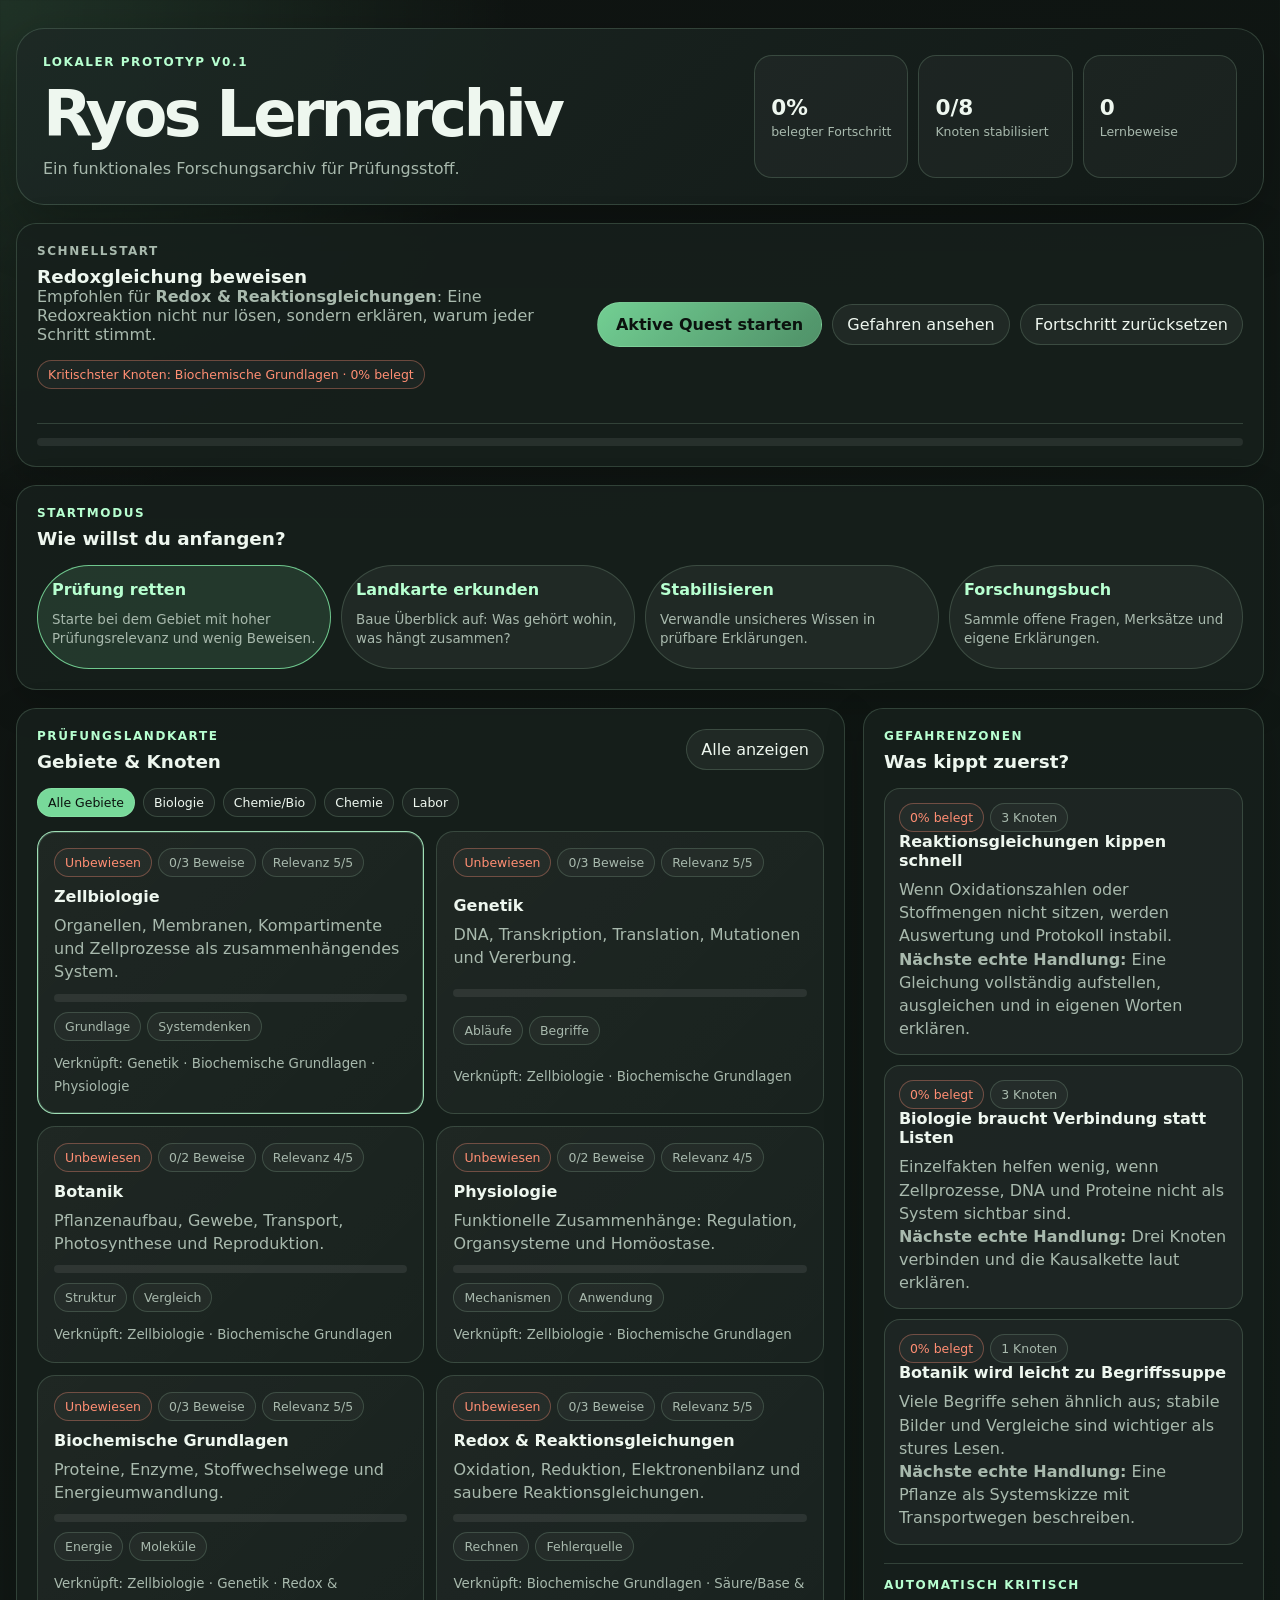
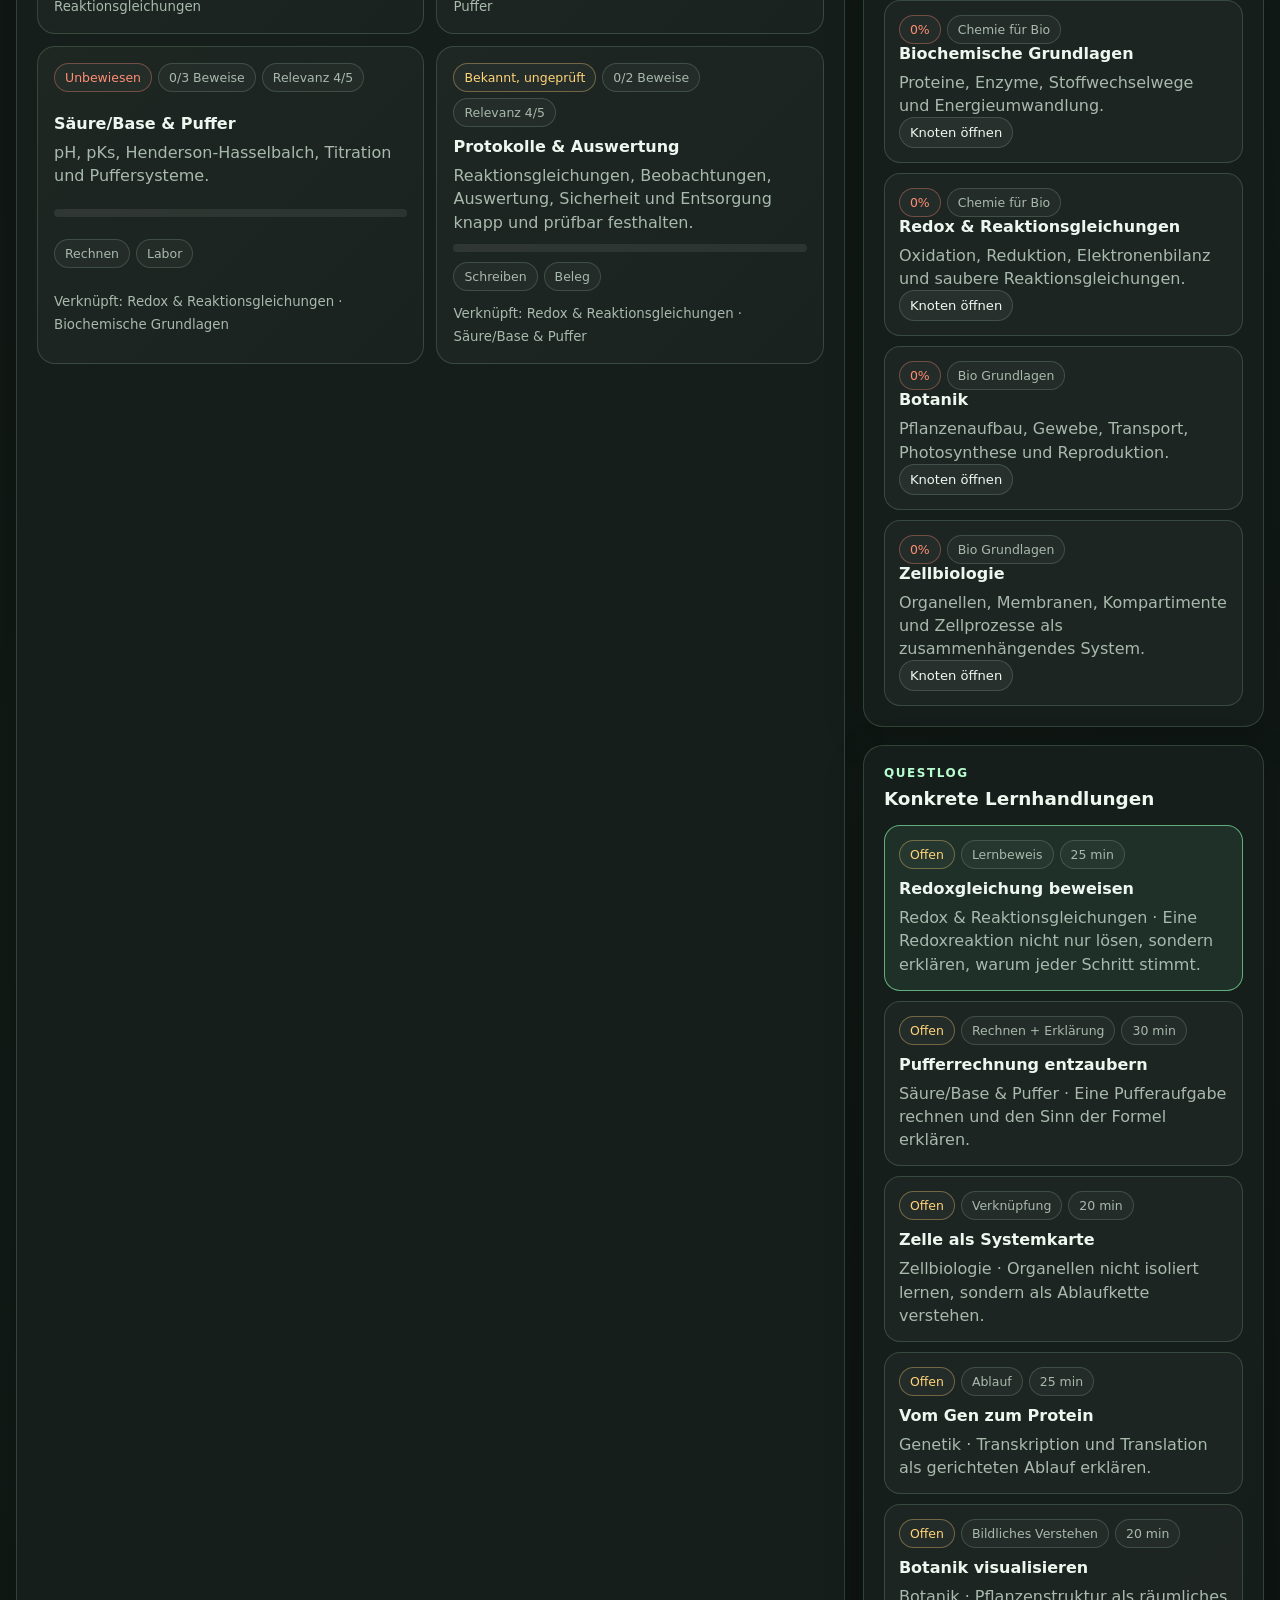
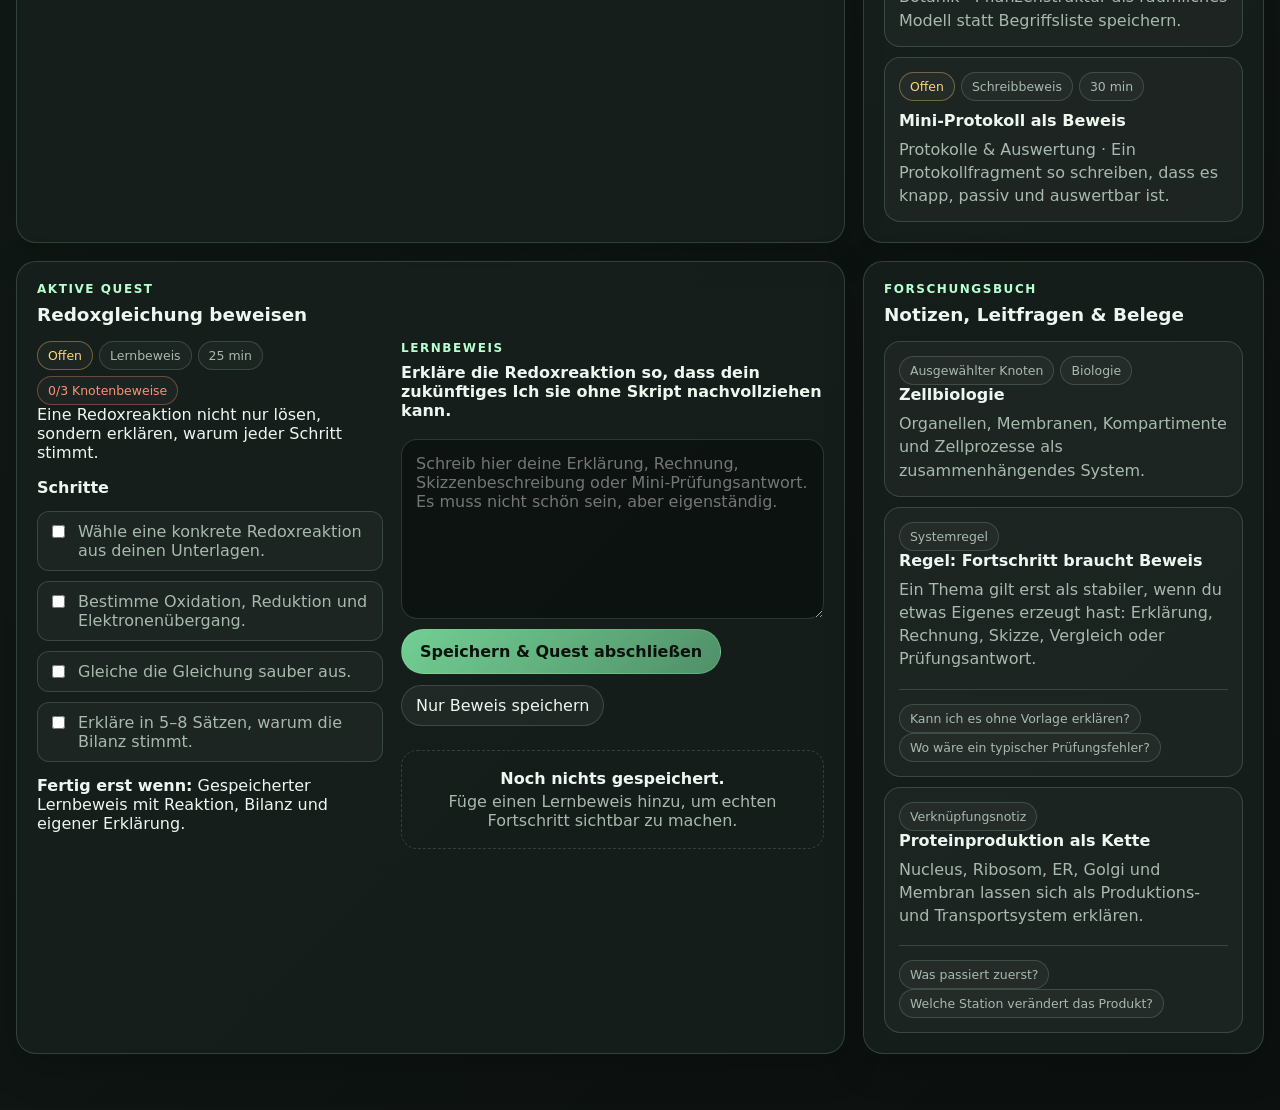
==== index.html @ 6f225fd3 "Add files via upload" ====
<!doctype html>
<html lang="de">
<head>
  <meta charset="utf-8" />
  <meta name="viewport" content="width=device-width, initial-scale=1" />
  <title>Ryos Lernarchiv v0.1</title>
  <link rel="stylesheet" href="style.css" />
  <script src="data.js" defer></script>
  <script src="script.js" defer></script>
</head>
<body>
  <div class="app-shell">
    <header class="site-header" id="siteHeader">
      <div>
        <p class="eyebrow">Lokaler Prototyp v0.1</p>
        <h1>Ryos Lernarchiv</h1>
        <p class="subtitle">Ein funktionales Forschungsarchiv für Prüfungsstoff.</p>
      </div>
      <div class="header-stats" id="headerStats" aria-label="Fortschritt"></div>
    </header>

    <main class="dashboard" id="app" aria-live="polite">
      <section class="card quickstart-card" id="quickstartCard"></section>

      <section class="card startmode-card">
        <div class="section-title-row">
          <div>
            <p class="eyebrow">Startmodus</p>
            <h2>Wie willst du anfangen?</h2>
          </div>
        </div>
        <div class="mode-bar" id="modeBar"></div>
      </section>

      <section class="card map-card">
        <div class="section-title-row">
          <div>
            <p class="eyebrow">Prüfungslandkarte</p>
            <h2>Gebiete & Knoten</h2>
          </div>
          <button class="ghost-button" type="button" data-action="show-all-nodes">Alle anzeigen</button>
        </div>
        <div class="map-filter" id="mapFilter"></div>
        <div class="map-grid" id="examMap"></div>
      </section>

      <aside class="side-column">
        <section class="card danger-card">
          <div class="section-title-row">
            <div>
              <p class="eyebrow">Gefahrenzonen</p>
              <h2>Was kippt zuerst?</h2>
            </div>
          </div>
          <div id="dangerZones"></div>
        </section>

        <section class="card questlog-card">
          <div class="section-title-row">
            <div>
              <p class="eyebrow">Questlog</p>
              <h2>Konkrete Lernhandlungen</h2>
            </div>
          </div>
          <div id="questLog"></div>
        </section>
      </aside>

      <section class="card active-quest-card" id="activeQuestPanel"></section>

      <section class="card research-card">
        <div class="section-title-row">
          <div>
            <p class="eyebrow">Forschungsbuch</p>
            <h2>Notizen, Leitfragen & Belege</h2>
          </div>
        </div>
        <div id="researchBook"></div>
      </section>
    </main>
  </div>

  <template id="emptyStateTemplate">
    <div class="empty-state">
      <strong>Noch nichts gespeichert.</strong>
      <span>Füge einen Lernbeweis hinzu, um echten Fortschritt sichtbar zu machen.</span>
    </div>
  </template>
</body>
</html>
---- style.css ----
:root {
  --bg: #101412;
  --panel: #17201d;
  --panel-2: #1d2925;
  --text: #eef7ef;
  --muted: #a8b9ad;
  --soft: #7d9185;
  --line: rgba(197, 255, 211, 0.16);
  --accent: #78d99a;
  --accent-strong: #b7ffd0;
  --danger: #ff8e73;
  --warning: #ffd479;
  --ok: #88e6a3;
  --shadow: 0 20px 60px rgba(0, 0, 0, 0.25);
  --radius: 20px;
}

* {
  box-sizing: border-box;
}

html {
  min-height: 100%;
  background: var(--bg);
}

body {
  margin: 0;
  min-height: 100vh;
  color: var(--text);
  font-family: Inter, ui-sans-serif, system-ui, -apple-system, BlinkMacSystemFont, "Segoe UI", sans-serif;
  background:
    radial-gradient(circle at top left, rgba(120, 217, 154, 0.16), transparent 32rem),
    linear-gradient(135deg, #0f1311 0%, #111a16 50%, #0c100f 100%);
}

button,
textarea,
select {
  font: inherit;
}

button {
  cursor: pointer;
}

.app-shell {
  width: min(1440px, calc(100% - 32px));
  margin: 0 auto;
  padding: 28px 0 56px;
}

.site-header {
  display: flex;
  justify-content: space-between;
  gap: 24px;
  align-items: stretch;
  padding: 26px;
  border: 1px solid var(--line);
  border-radius: 28px;
  background: linear-gradient(135deg, rgba(29, 41, 37, 0.9), rgba(18, 26, 23, 0.92));
  box-shadow: var(--shadow);
}

h1,
h2,
h3,
p {
  margin-top: 0;
}

h1 {
  margin-bottom: 8px;
  font-size: clamp(2rem, 5vw, 4.2rem);
  letter-spacing: -0.06em;
}

h2 {
  margin-bottom: 0;
  font-size: 1.15rem;
}

h3 {
  margin-bottom: 8px;
  font-size: 1rem;
}

.subtitle {
  max-width: 760px;
  margin-bottom: 0;
  color: var(--muted);
}

.eyebrow {
  margin-bottom: 8px;
  color: var(--accent-strong);
  font-size: 0.75rem;
  font-weight: 800;
  letter-spacing: 0.13em;
  text-transform: uppercase;
}

.header-stats {
  display: grid;
  grid-template-columns: repeat(3, minmax(92px, 1fr));
  gap: 10px;
  min-width: min(420px, 100%);
}

.stat-pill {
  display: grid;
  align-content: center;
  gap: 4px;
  padding: 14px 16px;
  border: 1px solid var(--line);
  border-radius: 18px;
  background: rgba(255, 255, 255, 0.035);
}

.stat-pill strong {
  font-size: 1.35rem;
}

.stat-pill span {
  color: var(--muted);
  font-size: 0.78rem;
}

.dashboard {
  display: grid;
  grid-template-columns: minmax(0, 1.55fr) minmax(320px, 0.75fr);
  grid-template-areas:
    "quick quick"
    "modes modes"
    "map side"
    "active research";
  gap: 18px;
  margin-top: 18px;
}

.card {
  border: 1px solid var(--line);
  border-radius: var(--radius);
  background: rgba(23, 32, 29, 0.86);
  box-shadow: 0 12px 40px rgba(0, 0, 0, 0.18);
  padding: 20px;
}

.quickstart-card { grid-area: quick; }
.startmode-card { grid-area: modes; }
.map-card { grid-area: map; }
.side-column { grid-area: side; display: grid; gap: 18px; align-content: start; }
.active-quest-card { grid-area: active; }
.research-card { grid-area: research; }

.section-title-row {
  display: flex;
  justify-content: space-between;
  gap: 16px;
  align-items: start;
  margin-bottom: 16px;
}

.quickstart-layout {
  display: grid;
  grid-template-columns: minmax(0, 1fr) auto;
  gap: 18px;
  align-items: center;
}

.quickstart-card p {
  color: var(--muted);
}

.quickstart-actions,
.inline-actions {
  display: flex;
  flex-wrap: wrap;
  gap: 10px;
  align-items: center;
}

.primary-button,
.secondary-button,
.ghost-button,
.tiny-button,
.mode-button {
  border: 1px solid var(--line);
  border-radius: 999px;
  color: var(--text);
  background: rgba(255, 255, 255, 0.05);
  transition: transform 120ms ease, border-color 120ms ease, background 120ms ease;
}

.primary-button:hover,
.secondary-button:hover,
.ghost-button:hover,
.tiny-button:hover,
.mode-button:hover,
.node-card:hover,
.quest-item:hover {
  transform: translateY(-1px);
  border-color: rgba(183, 255, 208, 0.55);
}

.primary-button {
  padding: 12px 18px;
  background: linear-gradient(135deg, rgba(120, 217, 154, 0.95), rgba(99, 183, 130, 0.75));
  color: #0b120e;
  font-weight: 850;
}

.secondary-button,
.ghost-button {
  padding: 10px 14px;
}

.tiny-button {
  padding: 7px 10px;
  font-size: 0.82rem;
}

.mode-bar {
  display: grid;
  grid-template-columns: repeat(4, minmax(0, 1fr));
  gap: 10px;
}

.mode-button {
  display: grid;
  gap: 6px;
  min-height: 104px;
  padding: 14px;
  text-align: left;
}

.mode-button.is-active {
  border-color: rgba(120, 217, 154, 0.9);
  background: rgba(120, 217, 154, 0.14);
}

.mode-button strong {
  color: var(--accent-strong);
}

.mode-button span {
  color: var(--muted);
  font-size: 0.84rem;
  line-height: 1.35;
}

.map-filter {
  display: flex;
  flex-wrap: wrap;
  gap: 8px;
  margin-bottom: 14px;
}

.filter-chip,
.status-chip,
.tag {
  display: inline-flex;
  align-items: center;
  gap: 6px;
  border: 1px solid var(--line);
  border-radius: 999px;
  padding: 6px 10px;
  color: var(--muted);
  background: rgba(255, 255, 255, 0.035);
  font-size: 0.78rem;
}

.filter-chip {
  color: var(--text);
}

.filter-chip.is-active {
  color: #0b120e;
  background: var(--accent);
}

.map-grid {
  display: grid;
  grid-template-columns: repeat(2, minmax(0, 1fr));
  gap: 12px;
}

.node-card {
  position: relative;
  display: grid;
  gap: 10px;
  min-height: 190px;
  padding: 16px;
  border: 1px solid var(--line);
  border-radius: 18px;
  background: linear-gradient(135deg, rgba(255, 255, 255, 0.045), rgba(255, 255, 255, 0.018));
  text-align: left;
  color: var(--text);
}

.node-card.is-selected {
  border-color: rgba(183, 255, 208, 0.85);
  box-shadow: inset 0 0 0 1px rgba(183, 255, 208, 0.18);
}

.node-meta,
.quest-meta,
.research-meta {
  display: flex;
  flex-wrap: wrap;
  gap: 6px;
  align-items: center;
}

.node-card p,
.quest-item p,
.danger-item p,
.research-item p {
  margin-bottom: 0;
  color: var(--muted);
  line-height: 1.45;
}

.progress-line {
  overflow: hidden;
  height: 8px;
  border-radius: 999px;
  background: rgba(255, 255, 255, 0.08);
}

.progress-line span {
  display: block;
  height: 100%;
  width: var(--value, 0%);
  border-radius: inherit;
  background: linear-gradient(90deg, var(--accent), var(--accent-strong));
}

.status-danger { color: var(--danger); border-color: rgba(255, 142, 115, 0.35); }
.status-warning { color: var(--warning); border-color: rgba(255, 212, 121, 0.35); }
.status-ok { color: var(--ok); border-color: rgba(136, 230, 163, 0.35); }

.danger-list,
.quest-list,
.research-list {
  display: grid;
  gap: 10px;
}

.danger-item,
.quest-item,
.research-item {
  padding: 14px;
  border: 1px solid var(--line);
  border-radius: 16px;
  background: rgba(255, 255, 255, 0.035);
}

.quest-item {
  display: grid;
  gap: 10px;
  text-align: left;
  color: var(--text);
  width: 100%;
}

.quest-item.is-active {
  border-color: rgba(120, 217, 154, 0.75);
  background: rgba(120, 217, 154, 0.1);
}

.quest-item.is-done {
  opacity: 0.72;
}

.active-layout {
  display: grid;
  grid-template-columns: minmax(0, 0.9fr) minmax(320px, 1.1fr);
  gap: 18px;
}

.step-list {
  display: grid;
  gap: 10px;
  margin: 14px 0;
  padding: 0;
  list-style: none;
}

.step-list label {
  display: flex;
  gap: 10px;
  align-items: flex-start;
  padding: 10px;
  border: 1px solid var(--line);
  border-radius: 12px;
  color: var(--muted);
  background: rgba(255, 255, 255, 0.03);
}

.step-list input {
  margin-top: 3px;
  accent-color: var(--accent);
}

.proof-box {
  display: grid;
  gap: 10px;
}

.proof-box textarea {
  width: 100%;
  min-height: 180px;
  resize: vertical;
  border: 1px solid var(--line);
  border-radius: 16px;
  padding: 14px;
  color: var(--text);
  background: rgba(4, 8, 6, 0.5);
  outline: none;
}

.proof-box textarea:focus {
  border-color: rgba(183, 255, 208, 0.65);
}

.proof-history {
  display: grid;
  gap: 10px;
  margin-top: 14px;
}

.proof-entry {
  padding: 12px;
  border: 1px solid var(--line);
  border-radius: 14px;
  background: rgba(0, 0, 0, 0.14);
}

.proof-entry time {
  display: block;
  margin-bottom: 6px;
  color: var(--soft);
  font-size: 0.78rem;
}

.proof-entry p {
  margin-bottom: 0;
  white-space: pre-wrap;
}

.empty-state {
  display: grid;
  gap: 4px;
  padding: 18px;
  border: 1px dashed var(--line);
  border-radius: 16px;
  color: var(--muted);
  text-align: center;
}

.empty-state strong {
  color: var(--text);
}

.reset-row {
  margin-top: 18px;
  padding-top: 14px;
  border-top: 1px solid var(--line);
}

@media (max-width: 1080px) {
  .site-header,
  .quickstart-layout,
  .active-layout {
    grid-template-columns: 1fr;
  }

  .site-header {
    display: grid;
  }

  .dashboard {
    grid-template-columns: 1fr;
    grid-template-areas:
      "quick"
      "modes"
      "map"
      "side"
      "active"
      "research";
  }
}

@media (max-width: 760px) {
  .app-shell {
    width: min(100% - 20px, 1440px);
    padding-top: 10px;
  }

  .site-header,
  .card {
    border-radius: 18px;
    padding: 16px;
  }

  .header-stats,
  .mode-bar,
  .map-grid {
    grid-template-columns: 1fr;
  }

  .section-title-row {
    display: grid;
  }
}
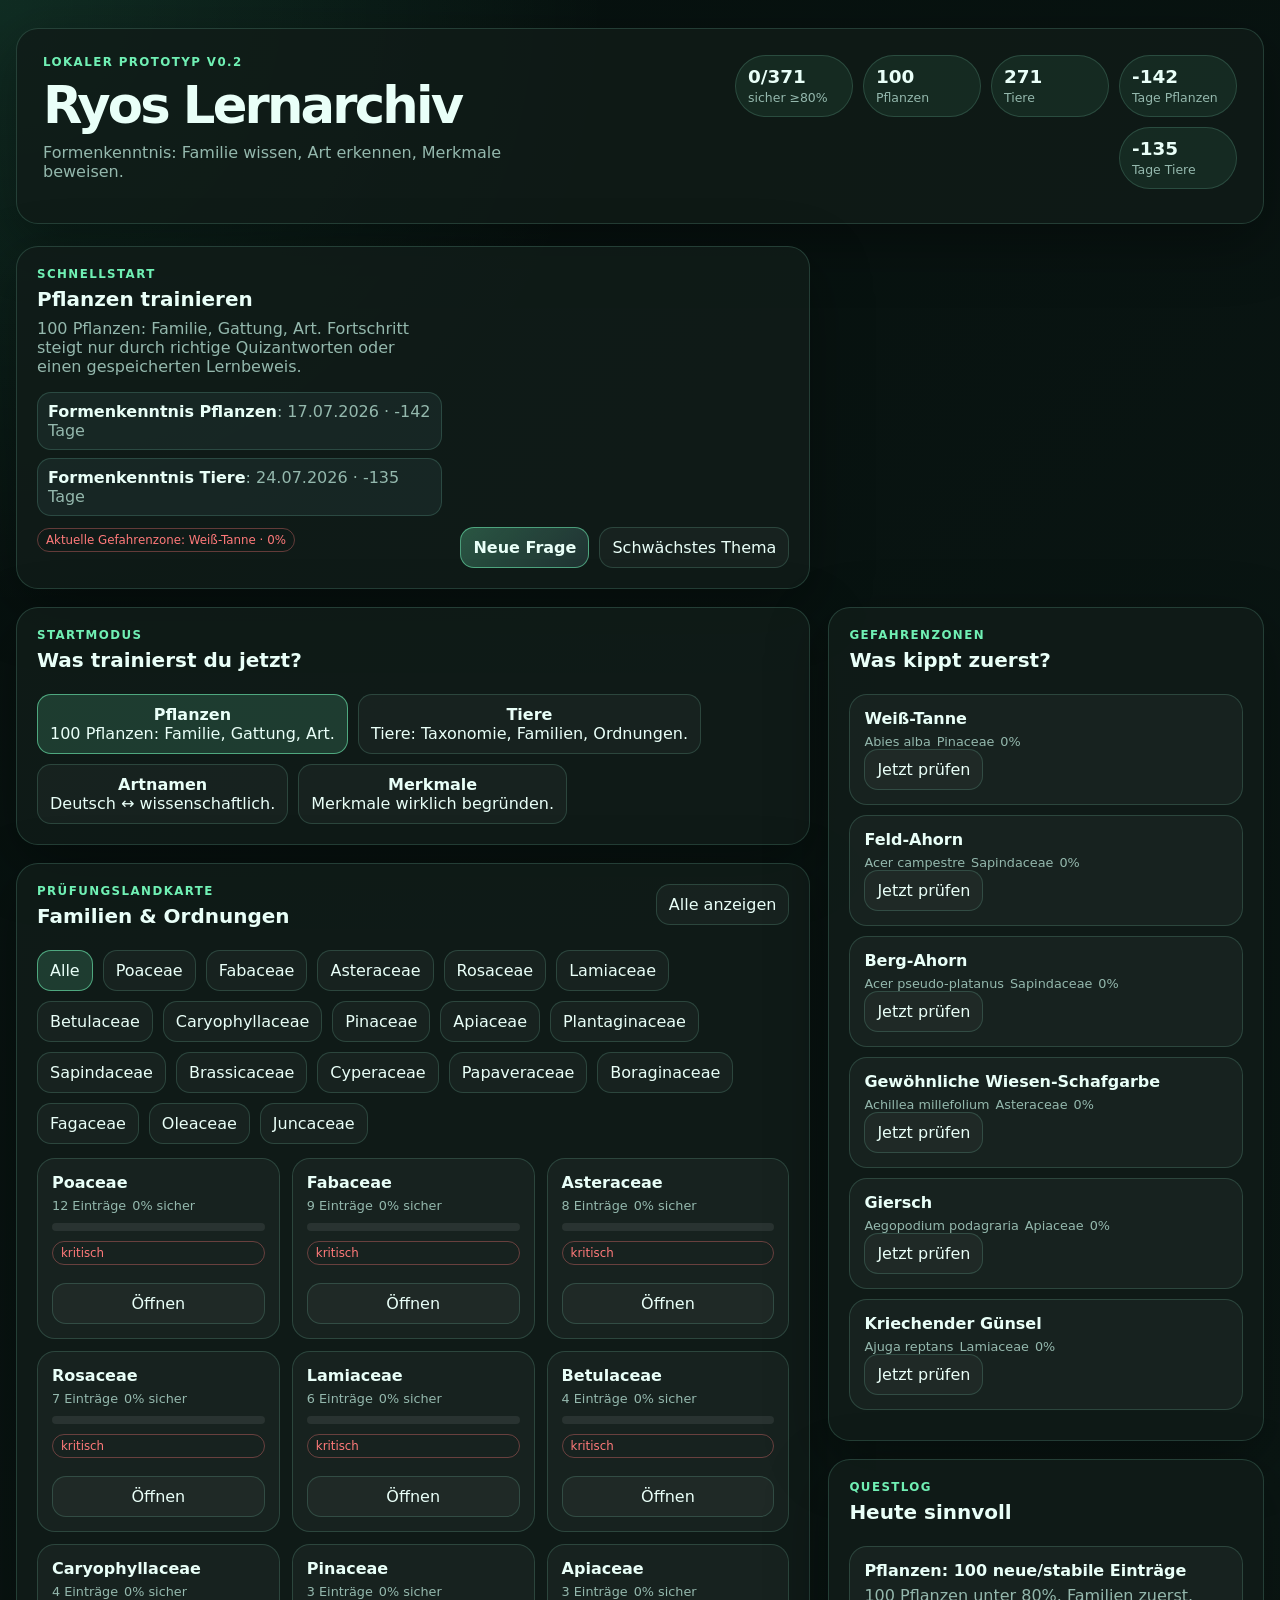
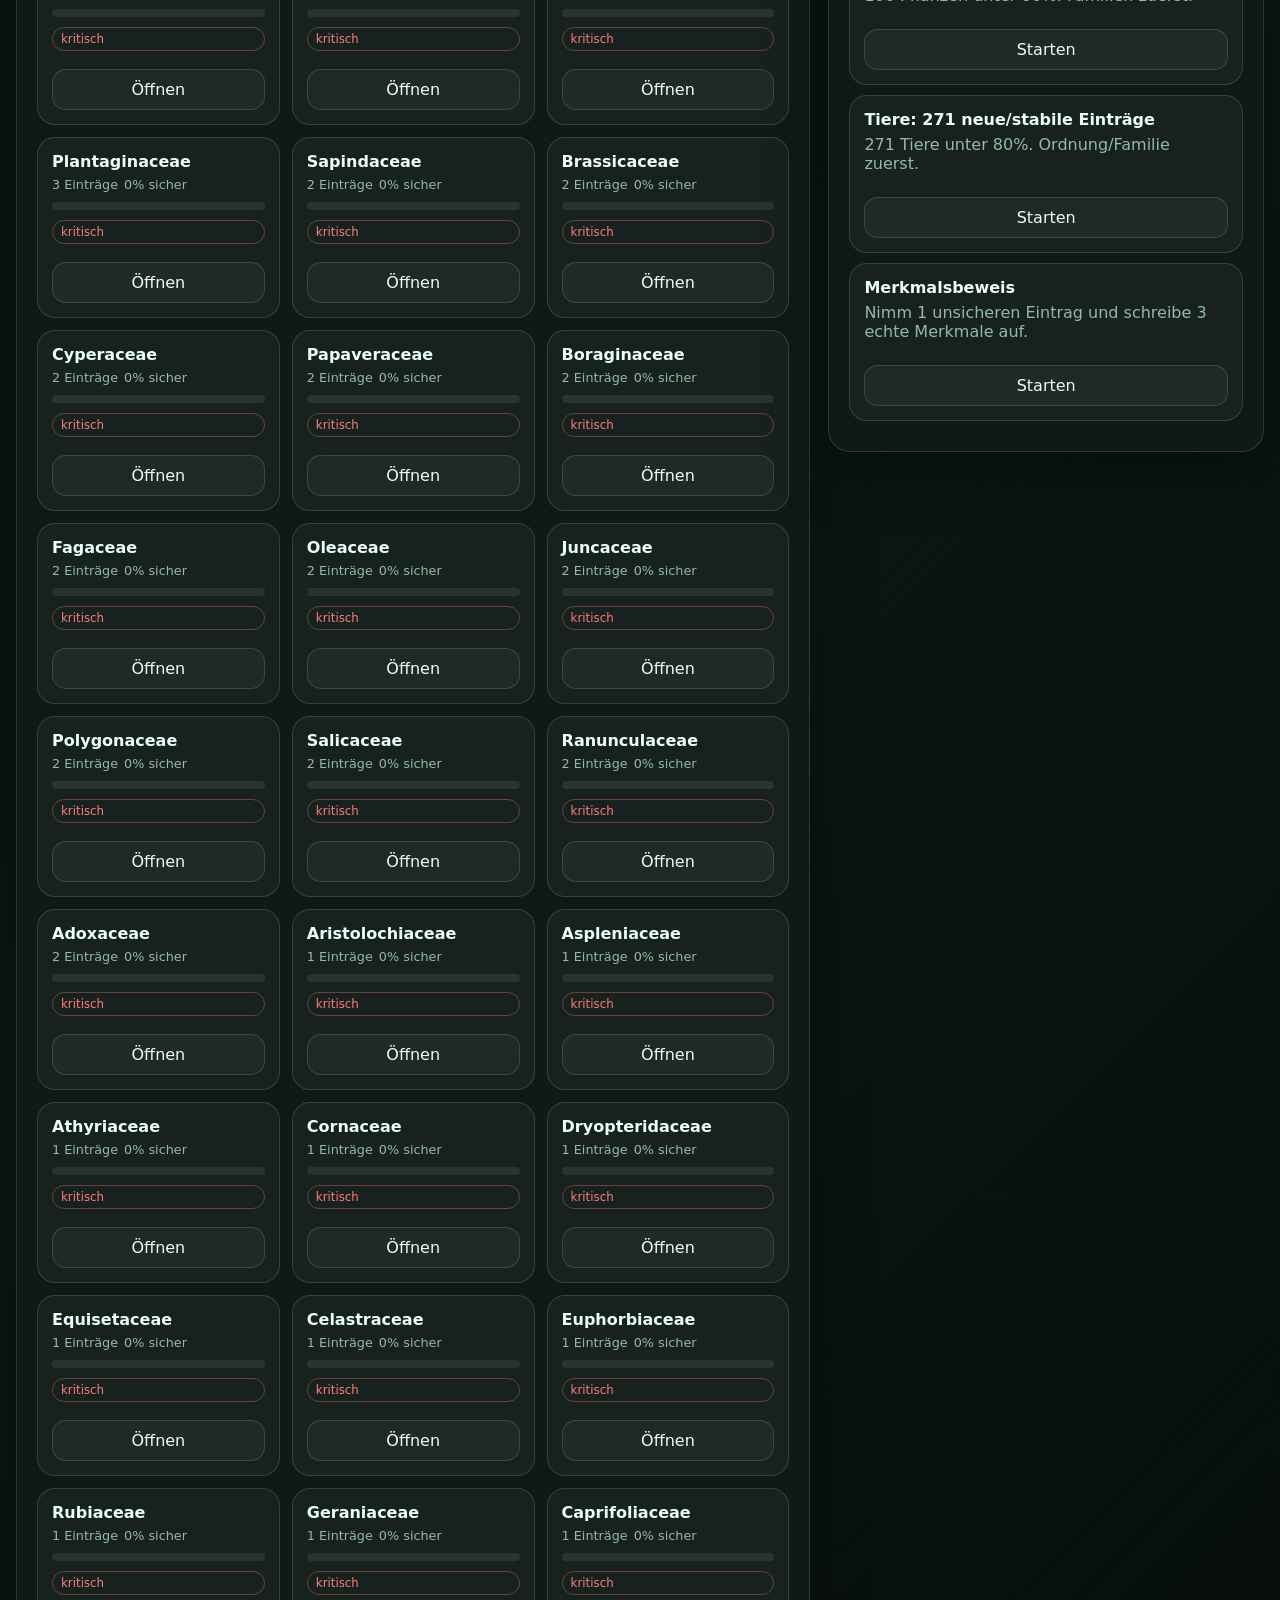
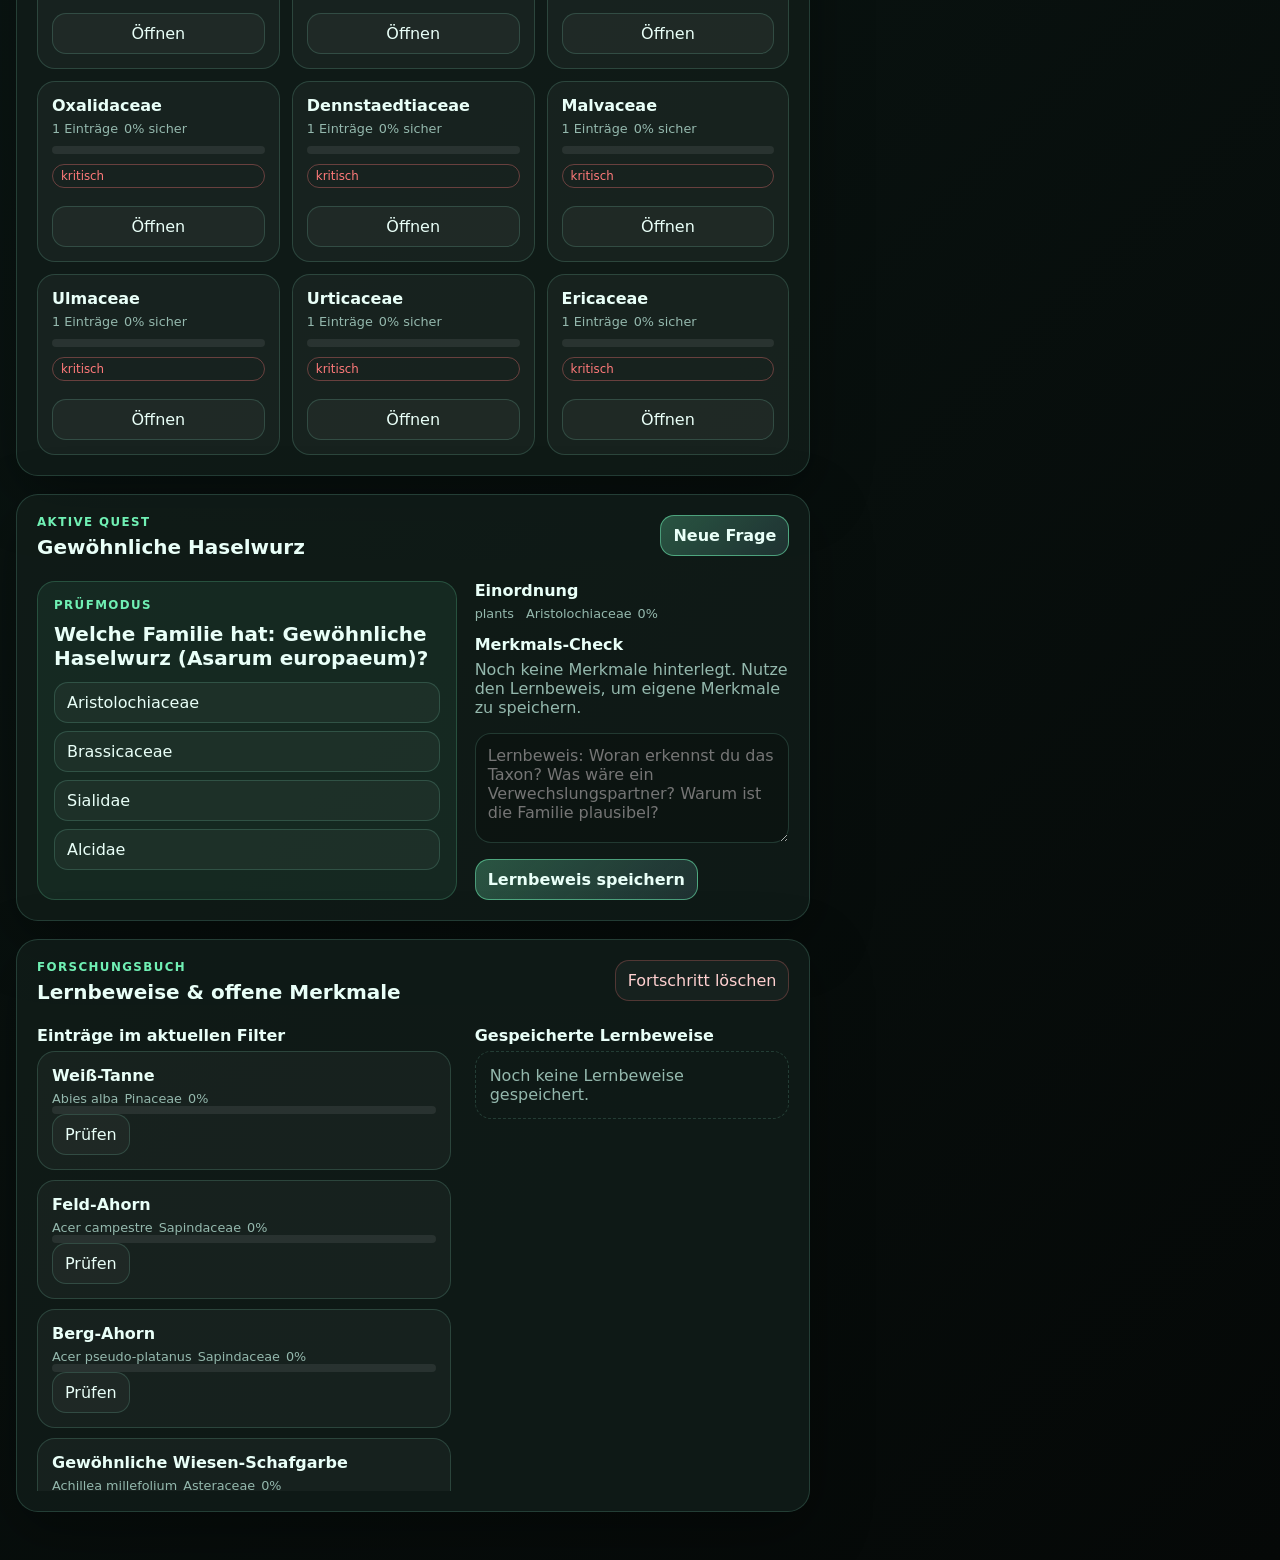
==== commit 885a0fb6: "Add files via upload" ====
--- a/index.html
+++ b/index.html
@@ -3,30 +3,30 @@
 <head>
   <meta charset="utf-8" />
   <meta name="viewport" content="width=device-width, initial-scale=1" />
-  <title>Ryos Lernarchiv v0.1</title>
+  <title>Ryos Lernarchiv v0.2</title>
   <link rel="stylesheet" href="style.css" />
   <script src="data.js" defer></script>
   <script src="script.js" defer></script>
 </head>
 <body>
   <div class="app-shell">
-    <header class="site-header" id="siteHeader">
+    <header class="site-header">
       <div>
-        <p class="eyebrow">Lokaler Prototyp v0.1</p>
+        <p class="eyebrow">Lokaler Prototyp v0.2</p>
         <h1>Ryos Lernarchiv</h1>
-        <p class="subtitle">Ein funktionales Forschungsarchiv für Prüfungsstoff.</p>
+        <p class="subtitle">Formenkenntnis: Familie wissen, Art erkennen, Merkmale beweisen.</p>
       </div>
-      <div class="header-stats" id="headerStats" aria-label="Fortschritt"></div>
+      <div class="header-stats" id="headerStats"></div>
     </header>
 
-    <main class="dashboard" id="app" aria-live="polite">
+    <main class="dashboard" id="app">
       <section class="card quickstart-card" id="quickstartCard"></section>
 
       <section class="card startmode-card">
         <div class="section-title-row">
           <div>
             <p class="eyebrow">Startmodus</p>
-            <h2>Wie willst du anfangen?</h2>
+            <h2>Was trainierst du jetzt?</h2>
           </div>
         </div>
         <div class="mode-bar" id="modeBar"></div>
@@ -36,9 +36,9 @@
         <div class="section-title-row">
           <div>
             <p class="eyebrow">Prüfungslandkarte</p>
-            <h2>Gebiete & Knoten</h2>
+            <h2>Familien & Ordnungen</h2>
           </div>
-          <button class="ghost-button" type="button" data-action="show-all-nodes">Alle anzeigen</button>
+          <button class="ghost-button" type="button" data-action="reset-filter">Alle anzeigen</button>
         </div>
         <div class="map-filter" id="mapFilter"></div>
         <div class="map-grid" id="examMap"></div>
@@ -59,7 +59,7 @@
           <div class="section-title-row">
             <div>
               <p class="eyebrow">Questlog</p>
-              <h2>Konkrete Lernhandlungen</h2>
+              <h2>Heute sinnvoll</h2>
             </div>
           </div>
           <div id="questLog"></div>
@@ -72,19 +72,13 @@
         <div class="section-title-row">
           <div>
             <p class="eyebrow">Forschungsbuch</p>
-            <h2>Notizen, Leitfragen & Belege</h2>
+            <h2>Lernbeweise & offene Merkmale</h2>
           </div>
+          <button class="ghost-button danger" type="button" data-action="reset-progress">Fortschritt löschen</button>
         </div>
         <div id="researchBook"></div>
       </section>
     </main>
   </div>
-
-  <template id="emptyStateTemplate">
-    <div class="empty-state">
-      <strong>Noch nichts gespeichert.</strong>
-      <span>Füge einen Lernbeweis hinzu, um echten Fortschritt sichtbar zu machen.</span>
-    </div>
-  </template>
 </body>
 </html>
--- a/style.css
+++ b/style.css
@@ -1,516 +1,123 @@
 :root {
-  --bg: #101412;
-  --panel: #17201d;
-  --panel-2: #1d2925;
-  --text: #eef7ef;
-  --muted: #a8b9ad;
-  --soft: #7d9185;
-  --line: rgba(197, 255, 211, 0.16);
-  --accent: #78d99a;
-  --accent-strong: #b7ffd0;
-  --danger: #ff8e73;
-  --warning: #ffd479;
-  --ok: #88e6a3;
-  --shadow: 0 20px 60px rgba(0, 0, 0, 0.25);
-  --radius: 20px;
+  --bg: #08110f;
+  --panel: #101c18;
+  --panel-2: #14231f;
+  --line: rgba(151, 255, 214, 0.16);
+  --text: #e9fff8;
+  --muted: #94b8ad;
+  --accent: #70f0b4;
+  --accent-2: #9ce8ff;
+  --danger: #ff7a7a;
+  --warning: #ffd166;
+  --ok: #7dffb2;
+  --shadow: 0 18px 60px rgba(0, 0, 0, 0.35);
+  --radius: 22px;
 }
 
-* {
-  box-sizing: border-box;
-}
-
-html {
-  min-height: 100%;
-  background: var(--bg);
-}
+* { box-sizing: border-box; }
 
 body {
   margin: 0;
+  font-family: Inter, ui-sans-serif, system-ui, -apple-system, BlinkMacSystemFont, "Segoe UI", sans-serif;
+  color: var(--text);
+  background:
+    radial-gradient(circle at top left, rgba(92, 255, 187, 0.12), transparent 38rem),
+    linear-gradient(135deg, #06100e 0%, #0b1714 46%, #050807 100%);
   min-height: 100vh;
-  color: var(--text);
-  font-family: Inter, ui-sans-serif, system-ui, -apple-system, BlinkMacSystemFont, "Segoe UI", sans-serif;
-  background:
-    radial-gradient(circle at top left, rgba(120, 217, 154, 0.16), transparent 32rem),
-    linear-gradient(135deg, #0f1311 0%, #111a16 50%, #0c100f 100%);
 }
 
-button,
-textarea,
-select {
-  font: inherit;
-}
+button, input, select, textarea { font: inherit; }
+button { cursor: pointer; }
 
-button {
-  cursor: pointer;
-}
-
-.app-shell {
-  width: min(1440px, calc(100% - 32px));
-  margin: 0 auto;
-  padding: 28px 0 56px;
-}
+.app-shell { width: min(1440px, calc(100% - 32px)); margin: 0 auto; padding: 28px 0 48px; }
 
 .site-header {
   display: flex;
   justify-content: space-between;
   gap: 24px;
-  align-items: stretch;
+  align-items: flex-start;
+  margin-bottom: 22px;
   padding: 26px;
   border: 1px solid var(--line);
-  border-radius: 28px;
-  background: linear-gradient(135deg, rgba(29, 41, 37, 0.9), rgba(18, 26, 23, 0.92));
+  border-radius: var(--radius);
+  background: rgba(16, 28, 24, 0.82);
   box-shadow: var(--shadow);
 }
 
-h1,
-h2,
-h3,
-p {
-  margin-top: 0;
+h1, h2, h3, p { margin-top: 0; }
+h1 { margin-bottom: 8px; font-size: clamp(2rem, 4vw, 3.4rem); letter-spacing: -0.055em; }
+h2 { margin-bottom: 8px; font-size: 1.25rem; }
+h3 { margin-bottom: 6px; font-size: 1rem; }
+.subtitle, .muted { color: var(--muted); }
+.eyebrow { margin-bottom: 6px; color: var(--accent); text-transform: uppercase; letter-spacing: 0.12em; font-size: 0.74rem; font-weight: 800; }
+
+.dashboard { display: grid; grid-template-columns: minmax(0, 1.55fr) minmax(320px, 0.85fr); gap: 18px; }
+.card { border: 1px solid var(--line); border-radius: var(--radius); background: rgba(16, 28, 24, 0.88); box-shadow: var(--shadow); padding: 20px; }
+.quickstart-card, .startmode-card, .map-card, .active-quest-card, .research-card { grid-column: 1; }
+.side-column { grid-column: 2; grid-row: 2 / span 3; display: grid; gap: 18px; align-content: start; }
+.section-title-row { display: flex; justify-content: space-between; align-items: flex-start; gap: 14px; margin-bottom: 14px; }
+
+.header-stats { display: flex; gap: 10px; flex-wrap: wrap; justify-content: flex-end; }
+.stat-pill, .small-pill { border: 1px solid var(--line); background: rgba(112, 240, 180, 0.08); border-radius: 999px; padding: 10px 12px; min-width: 118px; }
+.stat-pill strong { display: block; font-size: 1.15rem; }
+.stat-pill span, .small-pill { color: var(--muted); font-size: 0.78rem; }
+
+.quick-grid { display: grid; grid-template-columns: 1fr auto; gap: 18px; align-items: end; }
+.exam-row { display: flex; gap: 8px; flex-wrap: wrap; margin-top: 12px; }
+.exam-chip { border: 1px solid var(--line); border-radius: 14px; padding: 9px 10px; background: rgba(156,232,255,.06); color: var(--muted); }
+.exam-chip strong { color: var(--text); }
+
+.mode-bar, .map-filter { display: flex; flex-wrap: wrap; gap: 10px; }
+.mode-button, .filter-button, .ghost-button, .primary-button, .answer-button {
+  border: 1px solid var(--line);
+  color: var(--text);
+  background: rgba(255,255,255,0.035);
+  border-radius: 14px;
+  padding: 10px 12px;
 }
+.mode-button.active, .filter-button.active { border-color: rgba(112,240,180,.6); background: rgba(112,240,180,.16); }
+.primary-button { border-color: rgba(112,240,180,.55); background: linear-gradient(135deg, rgba(112,240,180,.28), rgba(156,232,255,.12)); font-weight: 800; }
+.ghost-button.danger { color: #ffd0d0; border-color: rgba(255,122,122,.25); }
 
-h1 {
-  margin-bottom: 8px;
-  font-size: clamp(2rem, 5vw, 4.2rem);
-  letter-spacing: -0.06em;
+.map-grid { display: grid; grid-template-columns: repeat(auto-fill, minmax(230px, 1fr)); gap: 12px; margin-top: 14px; }
+.node-card, .danger-zone, .quest-item, .proof-card, .item-card {
+  border: 1px solid var(--line);
+  background: rgba(255,255,255,0.035);
+  border-radius: 18px;
+  padding: 14px;
 }
+.node-card { display: grid; gap: 10px; }
+.node-card.active { border-color: rgba(112,240,180,.65); background: rgba(112,240,180,.09); }
+.progress-bar { height: 8px; border-radius: 999px; background: rgba(255,255,255,.08); overflow: hidden; }
+.progress-fill { height: 100%; width: 0; background: linear-gradient(90deg, var(--accent), var(--accent-2)); }
+.meta-line { display: flex; flex-wrap: wrap; gap: 6px; color: var(--muted); font-size: 0.8rem; }
+.status-chip { display: inline-flex; border-radius: 999px; padding: 4px 8px; font-size: .74rem; border: 1px solid var(--line); color: var(--muted); }
+.status-ok { color: var(--ok); border-color: rgba(125,255,178,.35); }
+.status-warning { color: var(--warning); border-color: rgba(255,209,102,.35); }
+.status-danger { color: var(--danger); border-color: rgba(255,122,122,.35); }
 
-h2 {
-  margin-bottom: 0;
-  font-size: 1.15rem;
+.danger-zone, .quest-item { margin-bottom: 10px; }
+.quest-item button, .node-card button { margin-top: 8px; width: 100%; }
+
+.active-layout { display: grid; grid-template-columns: minmax(0, 1fr) minmax(280px, .75fr); gap: 18px; }
+.quiz-box { border: 1px solid rgba(112,240,180,.2); border-radius: 18px; padding: 16px; background: rgba(112,240,180,.07); }
+.quiz-question { font-size: 1.25rem; font-weight: 850; margin: 10px 0; }
+.answer-grid { display: grid; gap: 8px; margin-top: 12px; }
+.answer-button { text-align: left; }
+.answer-button.correct { border-color: rgba(125,255,178,.8); background: rgba(125,255,178,.14); }
+.answer-button.wrong { border-color: rgba(255,122,122,.8); background: rgba(255,122,122,.12); }
+.checkline { display: flex; gap: 8px; align-items: center; margin: 8px 0; color: var(--muted); }
+textarea { width: 100%; min-height: 110px; resize: vertical; border-radius: 16px; border: 1px solid var(--line); background: rgba(0,0,0,.2); color: var(--text); padding: 12px; }
+select, input { border-radius: 12px; border: 1px solid var(--line); background: rgba(0,0,0,.18); color: var(--text); padding: 9px 10px; }
+.controls { display: flex; flex-wrap: wrap; gap: 10px; align-items: center; margin-top: 12px; }
+
+.item-list { display: grid; grid-template-columns: repeat(auto-fill, minmax(240px, 1fr)); gap: 10px; max-height: 440px; overflow: auto; padding-right: 6px; }
+.proof-list { display: grid; gap: 10px; }
+.empty-state { color: var(--muted); border: 1px dashed var(--line); border-radius: 16px; padding: 14px; }
+
+@media (max-width: 980px) {
+  .site-header, .quick-grid, .active-layout { grid-template-columns: 1fr; display: grid; }
+  .dashboard { grid-template-columns: 1fr; }
+  .quickstart-card, .startmode-card, .map-card, .active-quest-card, .research-card, .side-column { grid-column: 1; grid-row: auto; }
+  .header-stats { justify-content: flex-start; }
 }
-
-h3 {
-  margin-bottom: 8px;
-  font-size: 1rem;
-}
-
-.subtitle {
-  max-width: 760px;
-  margin-bottom: 0;
-  color: var(--muted);
-}
-
-.eyebrow {
-  margin-bottom: 8px;
-  color: var(--accent-strong);
-  font-size: 0.75rem;
-  font-weight: 800;
-  letter-spacing: 0.13em;
-  text-transform: uppercase;
-}
-
-.header-stats {
-  display: grid;
-  grid-template-columns: repeat(3, minmax(92px, 1fr));
-  gap: 10px;
-  min-width: min(420px, 100%);
-}
-
-.stat-pill {
-  display: grid;
-  align-content: center;
-  gap: 4px;
-  padding: 14px 16px;
-  border: 1px solid var(--line);
-  border-radius: 18px;
-  background: rgba(255, 255, 255, 0.035);
-}
-
-.stat-pill strong {
-  font-size: 1.35rem;
-}
-
-.stat-pill span {
-  color: var(--muted);
-  font-size: 0.78rem;
-}
-
-.dashboard {
-  display: grid;
-  grid-template-columns: minmax(0, 1.55fr) minmax(320px, 0.75fr);
-  grid-template-areas:
-    "quick quick"
-    "modes modes"
-    "map side"
-    "active research";
-  gap: 18px;
-  margin-top: 18px;
-}
-
-.card {
-  border: 1px solid var(--line);
-  border-radius: var(--radius);
-  background: rgba(23, 32, 29, 0.86);
-  box-shadow: 0 12px 40px rgba(0, 0, 0, 0.18);
-  padding: 20px;
-}
-
-.quickstart-card { grid-area: quick; }
-.startmode-card { grid-area: modes; }
-.map-card { grid-area: map; }
-.side-column { grid-area: side; display: grid; gap: 18px; align-content: start; }
-.active-quest-card { grid-area: active; }
-.research-card { grid-area: research; }
-
-.section-title-row {
-  display: flex;
-  justify-content: space-between;
-  gap: 16px;
-  align-items: start;
-  margin-bottom: 16px;
-}
-
-.quickstart-layout {
-  display: grid;
-  grid-template-columns: minmax(0, 1fr) auto;
-  gap: 18px;
-  align-items: center;
-}
-
-.quickstart-card p {
-  color: var(--muted);
-}
-
-.quickstart-actions,
-.inline-actions {
-  display: flex;
-  flex-wrap: wrap;
-  gap: 10px;
-  align-items: center;
-}
-
-.primary-button,
-.secondary-button,
-.ghost-button,
-.tiny-button,
-.mode-button {
-  border: 1px solid var(--line);
-  border-radius: 999px;
-  color: var(--text);
-  background: rgba(255, 255, 255, 0.05);
-  transition: transform 120ms ease, border-color 120ms ease, background 120ms ease;
-}
-
-.primary-button:hover,
-.secondary-button:hover,
-.ghost-button:hover,
-.tiny-button:hover,
-.mode-button:hover,
-.node-card:hover,
-.quest-item:hover {
-  transform: translateY(-1px);
-  border-color: rgba(183, 255, 208, 0.55);
-}
-
-.primary-button {
-  padding: 12px 18px;
-  background: linear-gradient(135deg, rgba(120, 217, 154, 0.95), rgba(99, 183, 130, 0.75));
-  color: #0b120e;
-  font-weight: 850;
-}
-
-.secondary-button,
-.ghost-button {
-  padding: 10px 14px;
-}
-
-.tiny-button {
-  padding: 7px 10px;
-  font-size: 0.82rem;
-}
-
-.mode-bar {
-  display: grid;
-  grid-template-columns: repeat(4, minmax(0, 1fr));
-  gap: 10px;
-}
-
-.mode-button {
-  display: grid;
-  gap: 6px;
-  min-height: 104px;
-  padding: 14px;
-  text-align: left;
-}
-
-.mode-button.is-active {
-  border-color: rgba(120, 217, 154, 0.9);
-  background: rgba(120, 217, 154, 0.14);
-}
-
-.mode-button strong {
-  color: var(--accent-strong);
-}
-
-.mode-button span {
-  color: var(--muted);
-  font-size: 0.84rem;
-  line-height: 1.35;
-}
-
-.map-filter {
-  display: flex;
-  flex-wrap: wrap;
-  gap: 8px;
-  margin-bottom: 14px;
-}
-
-.filter-chip,
-.status-chip,
-.tag {
-  display: inline-flex;
-  align-items: center;
-  gap: 6px;
-  border: 1px solid var(--line);
-  border-radius: 999px;
-  padding: 6px 10px;
-  color: var(--muted);
-  background: rgba(255, 255, 255, 0.035);
-  font-size: 0.78rem;
-}
-
-.filter-chip {
-  color: var(--text);
-}
-
-.filter-chip.is-active {
-  color: #0b120e;
-  background: var(--accent);
-}
-
-.map-grid {
-  display: grid;
-  grid-template-columns: repeat(2, minmax(0, 1fr));
-  gap: 12px;
-}
-
-.node-card {
-  position: relative;
-  display: grid;
-  gap: 10px;
-  min-height: 190px;
-  padding: 16px;
-  border: 1px solid var(--line);
-  border-radius: 18px;
-  background: linear-gradient(135deg, rgba(255, 255, 255, 0.045), rgba(255, 255, 255, 0.018));
-  text-align: left;
-  color: var(--text);
-}
-
-.node-card.is-selected {
-  border-color: rgba(183, 255, 208, 0.85);
-  box-shadow: inset 0 0 0 1px rgba(183, 255, 208, 0.18);
-}
-
-.node-meta,
-.quest-meta,
-.research-meta {
-  display: flex;
-  flex-wrap: wrap;
-  gap: 6px;
-  align-items: center;
-}
-
-.node-card p,
-.quest-item p,
-.danger-item p,
-.research-item p {
-  margin-bottom: 0;
-  color: var(--muted);
-  line-height: 1.45;
-}
-
-.progress-line {
-  overflow: hidden;
-  height: 8px;
-  border-radius: 999px;
-  background: rgba(255, 255, 255, 0.08);
-}
-
-.progress-line span {
-  display: block;
-  height: 100%;
-  width: var(--value, 0%);
-  border-radius: inherit;
-  background: linear-gradient(90deg, var(--accent), var(--accent-strong));
-}
-
-.status-danger { color: var(--danger); border-color: rgba(255, 142, 115, 0.35); }
-.status-warning { color: var(--warning); border-color: rgba(255, 212, 121, 0.35); }
-.status-ok { color: var(--ok); border-color: rgba(136, 230, 163, 0.35); }
-
-.danger-list,
-.quest-list,
-.research-list {
-  display: grid;
-  gap: 10px;
-}
-
-.danger-item,
-.quest-item,
-.research-item {
-  padding: 14px;
-  border: 1px solid var(--line);
-  border-radius: 16px;
-  background: rgba(255, 255, 255, 0.035);
-}
-
-.quest-item {
-  display: grid;
-  gap: 10px;
-  text-align: left;
-  color: var(--text);
-  width: 100%;
-}
-
-.quest-item.is-active {
-  border-color: rgba(120, 217, 154, 0.75);
-  background: rgba(120, 217, 154, 0.1);
-}
-
-.quest-item.is-done {
-  opacity: 0.72;
-}
-
-.active-layout {
-  display: grid;
-  grid-template-columns: minmax(0, 0.9fr) minmax(320px, 1.1fr);
-  gap: 18px;
-}
-
-.step-list {
-  display: grid;
-  gap: 10px;
-  margin: 14px 0;
-  padding: 0;
-  list-style: none;
-}
-
-.step-list label {
-  display: flex;
-  gap: 10px;
-  align-items: flex-start;
-  padding: 10px;
-  border: 1px solid var(--line);
-  border-radius: 12px;
-  color: var(--muted);
-  background: rgba(255, 255, 255, 0.03);
-}
-
-.step-list input {
-  margin-top: 3px;
-  accent-color: var(--accent);
-}
-
-.proof-box {
-  display: grid;
-  gap: 10px;
-}
-
-.proof-box textarea {
-  width: 100%;
-  min-height: 180px;
-  resize: vertical;
-  border: 1px solid var(--line);
-  border-radius: 16px;
-  padding: 14px;
-  color: var(--text);
-  background: rgba(4, 8, 6, 0.5);
-  outline: none;
-}
-
-.proof-box textarea:focus {
-  border-color: rgba(183, 255, 208, 0.65);
-}
-
-.proof-history {
-  display: grid;
-  gap: 10px;
-  margin-top: 14px;
-}
-
-.proof-entry {
-  padding: 12px;
-  border: 1px solid var(--line);
-  border-radius: 14px;
-  background: rgba(0, 0, 0, 0.14);
-}
-
-.proof-entry time {
-  display: block;
-  margin-bottom: 6px;
-  color: var(--soft);
-  font-size: 0.78rem;
-}
-
-.proof-entry p {
-  margin-bottom: 0;
-  white-space: pre-wrap;
-}
-
-.empty-state {
-  display: grid;
-  gap: 4px;
-  padding: 18px;
-  border: 1px dashed var(--line);
-  border-radius: 16px;
-  color: var(--muted);
-  text-align: center;
-}
-
-.empty-state strong {
-  color: var(--text);
-}
-
-.reset-row {
-  margin-top: 18px;
-  padding-top: 14px;
-  border-top: 1px solid var(--line);
-}
-
-@media (max-width: 1080px) {
-  .site-header,
-  .quickstart-layout,
-  .active-layout {
-    grid-template-columns: 1fr;
-  }
-
-  .site-header {
-    display: grid;
-  }
-
-  .dashboard {
-    grid-template-columns: 1fr;
-    grid-template-areas:
-      "quick"
-      "modes"
-      "map"
-      "side"
-      "active"
-      "research";
-  }
-}
-
-@media (max-width: 760px) {
-  .app-shell {
-    width: min(100% - 20px, 1440px);
-    padding-top: 10px;
-  }
-
-  .site-header,
-  .card {
-    border-radius: 18px;
-    padding: 16px;
-  }
-
-  .header-stats,
-  .mode-bar,
-  .map-grid {
-    grid-template-columns: 1fr;
-  }
-
-  .section-title-row {
-    display: grid;
-  }
-}
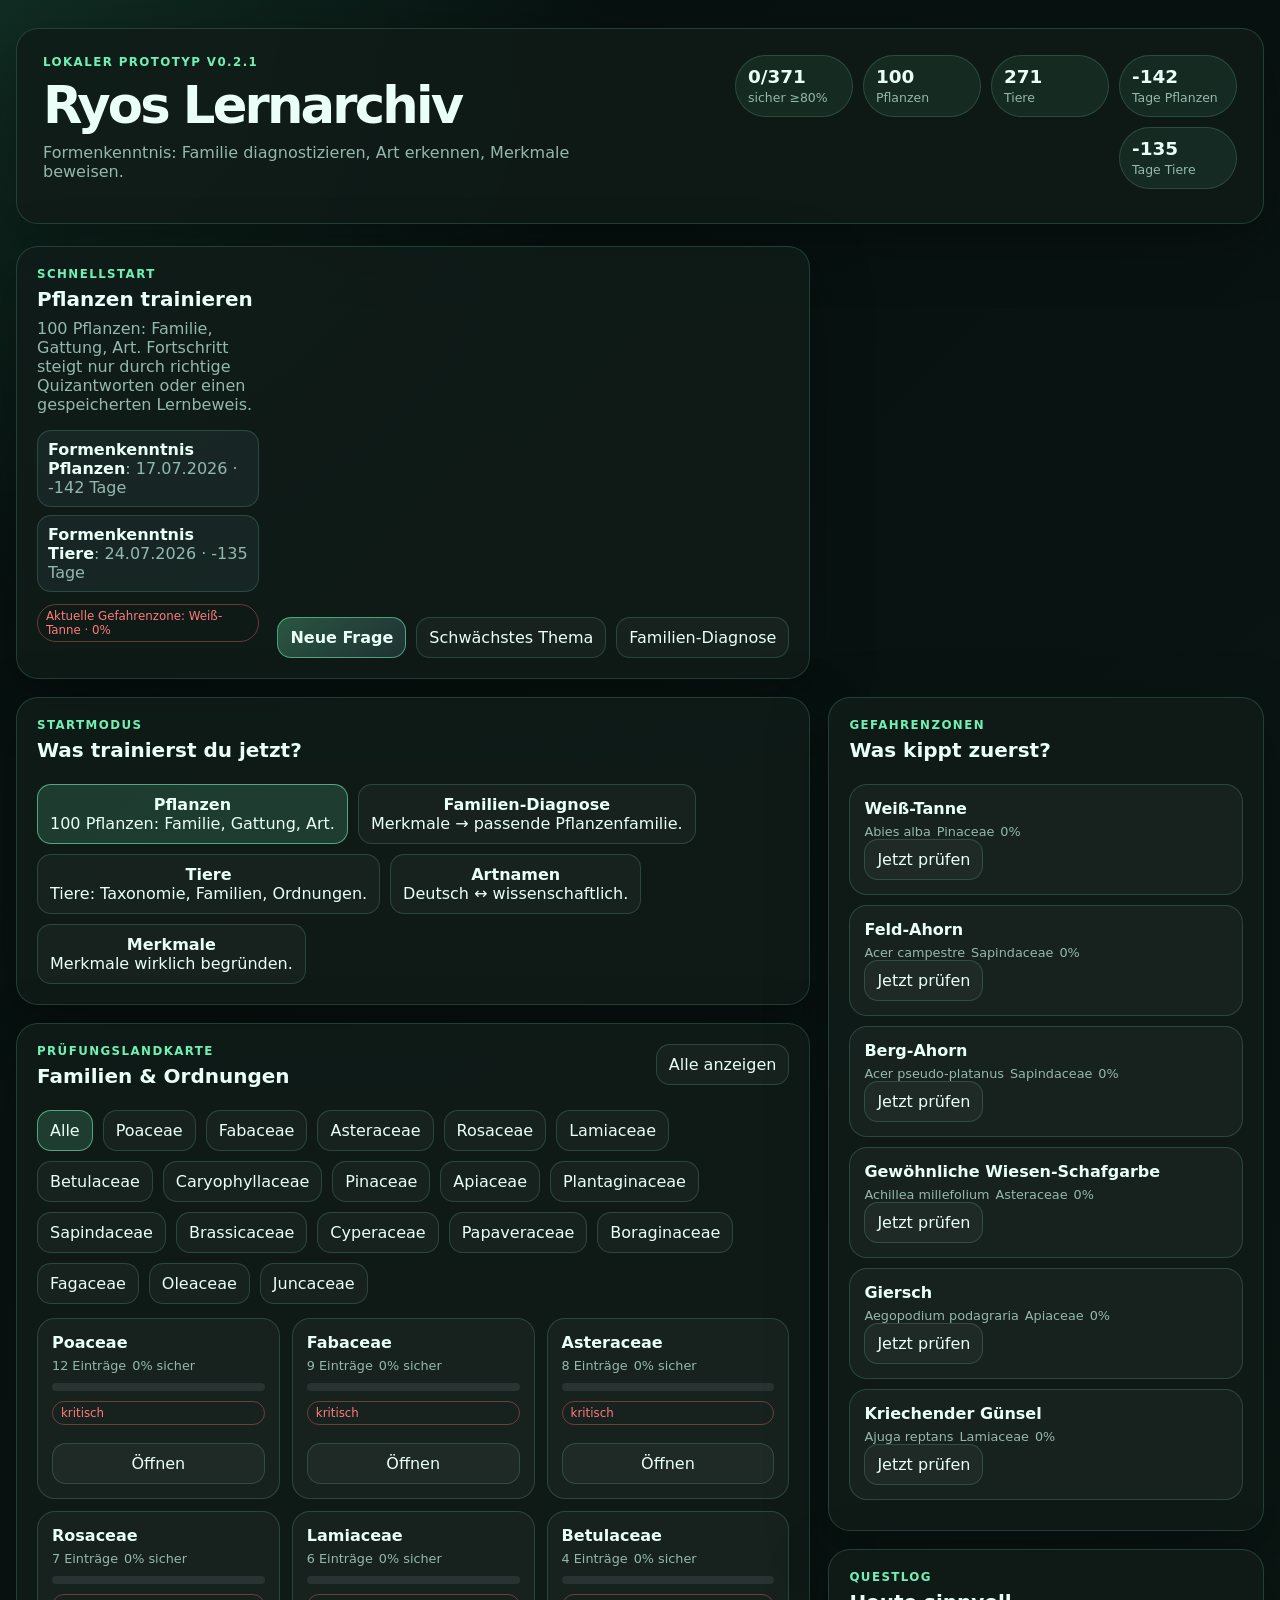
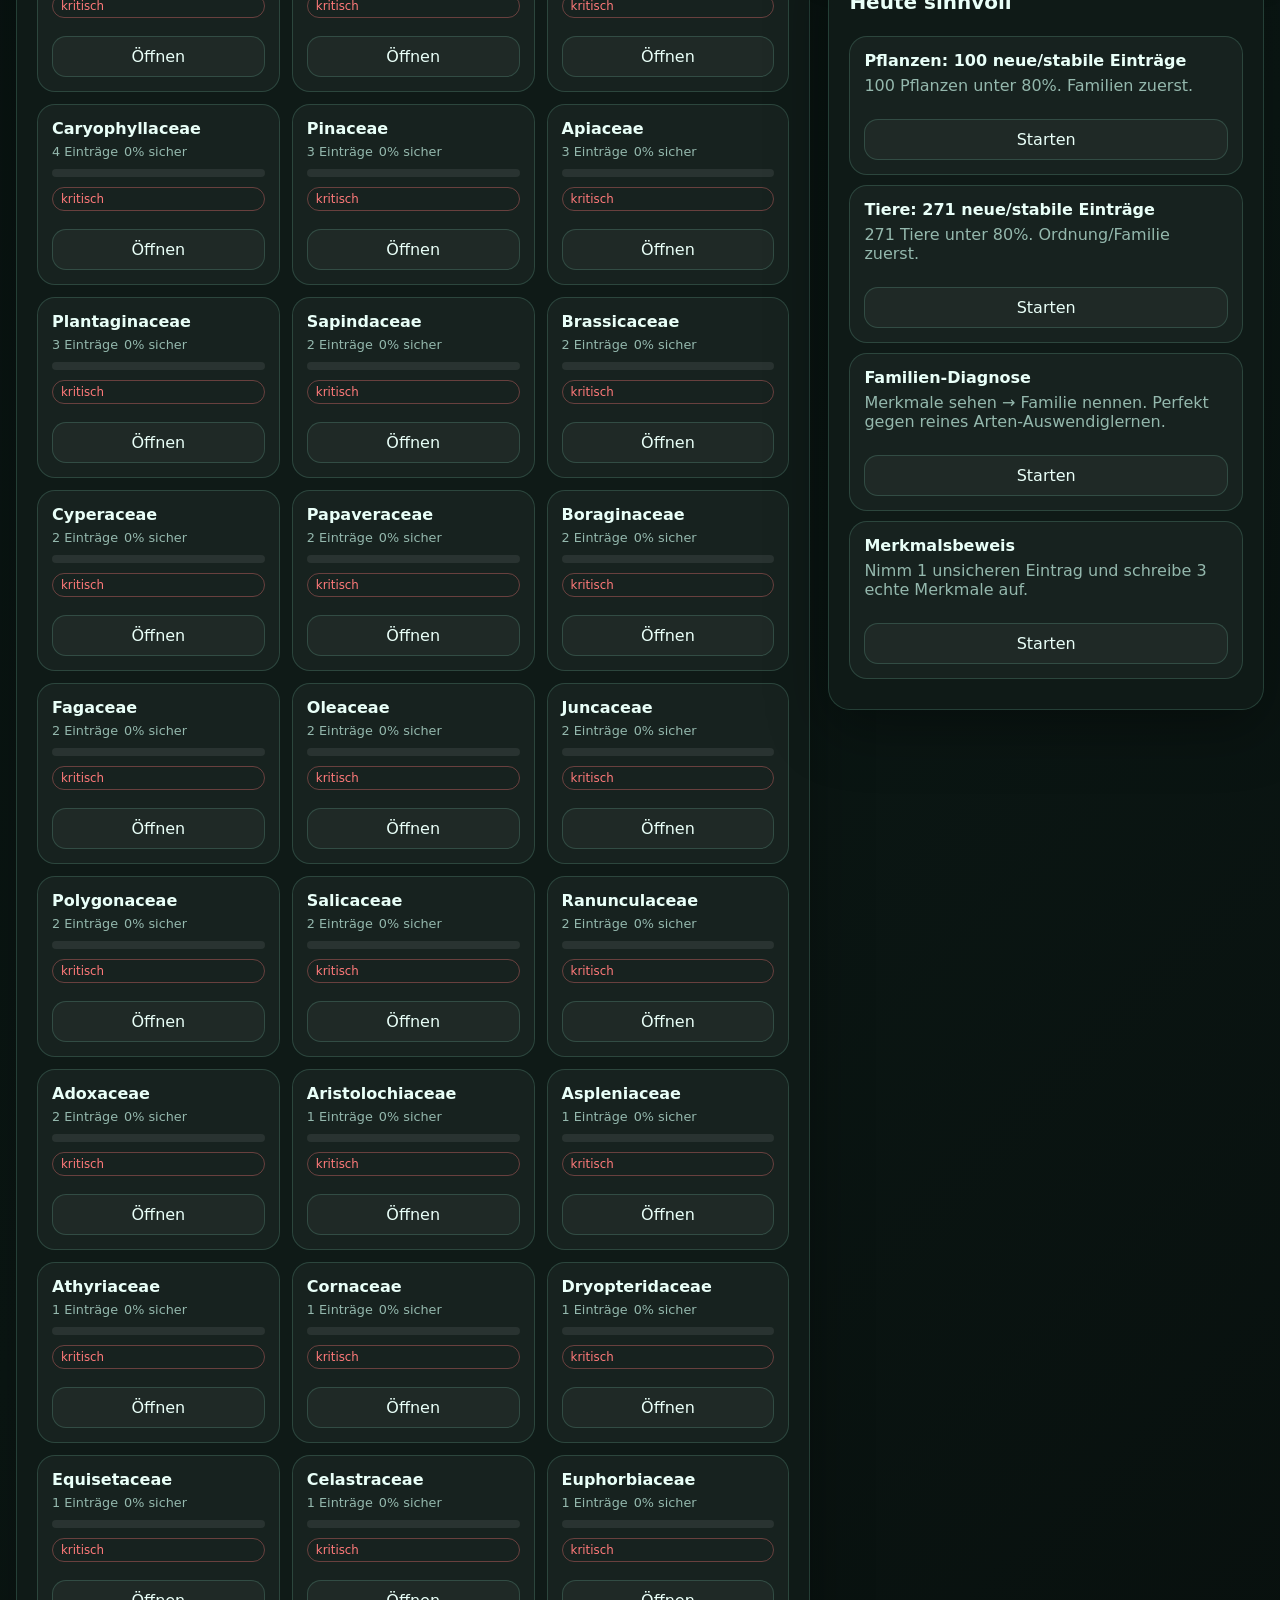
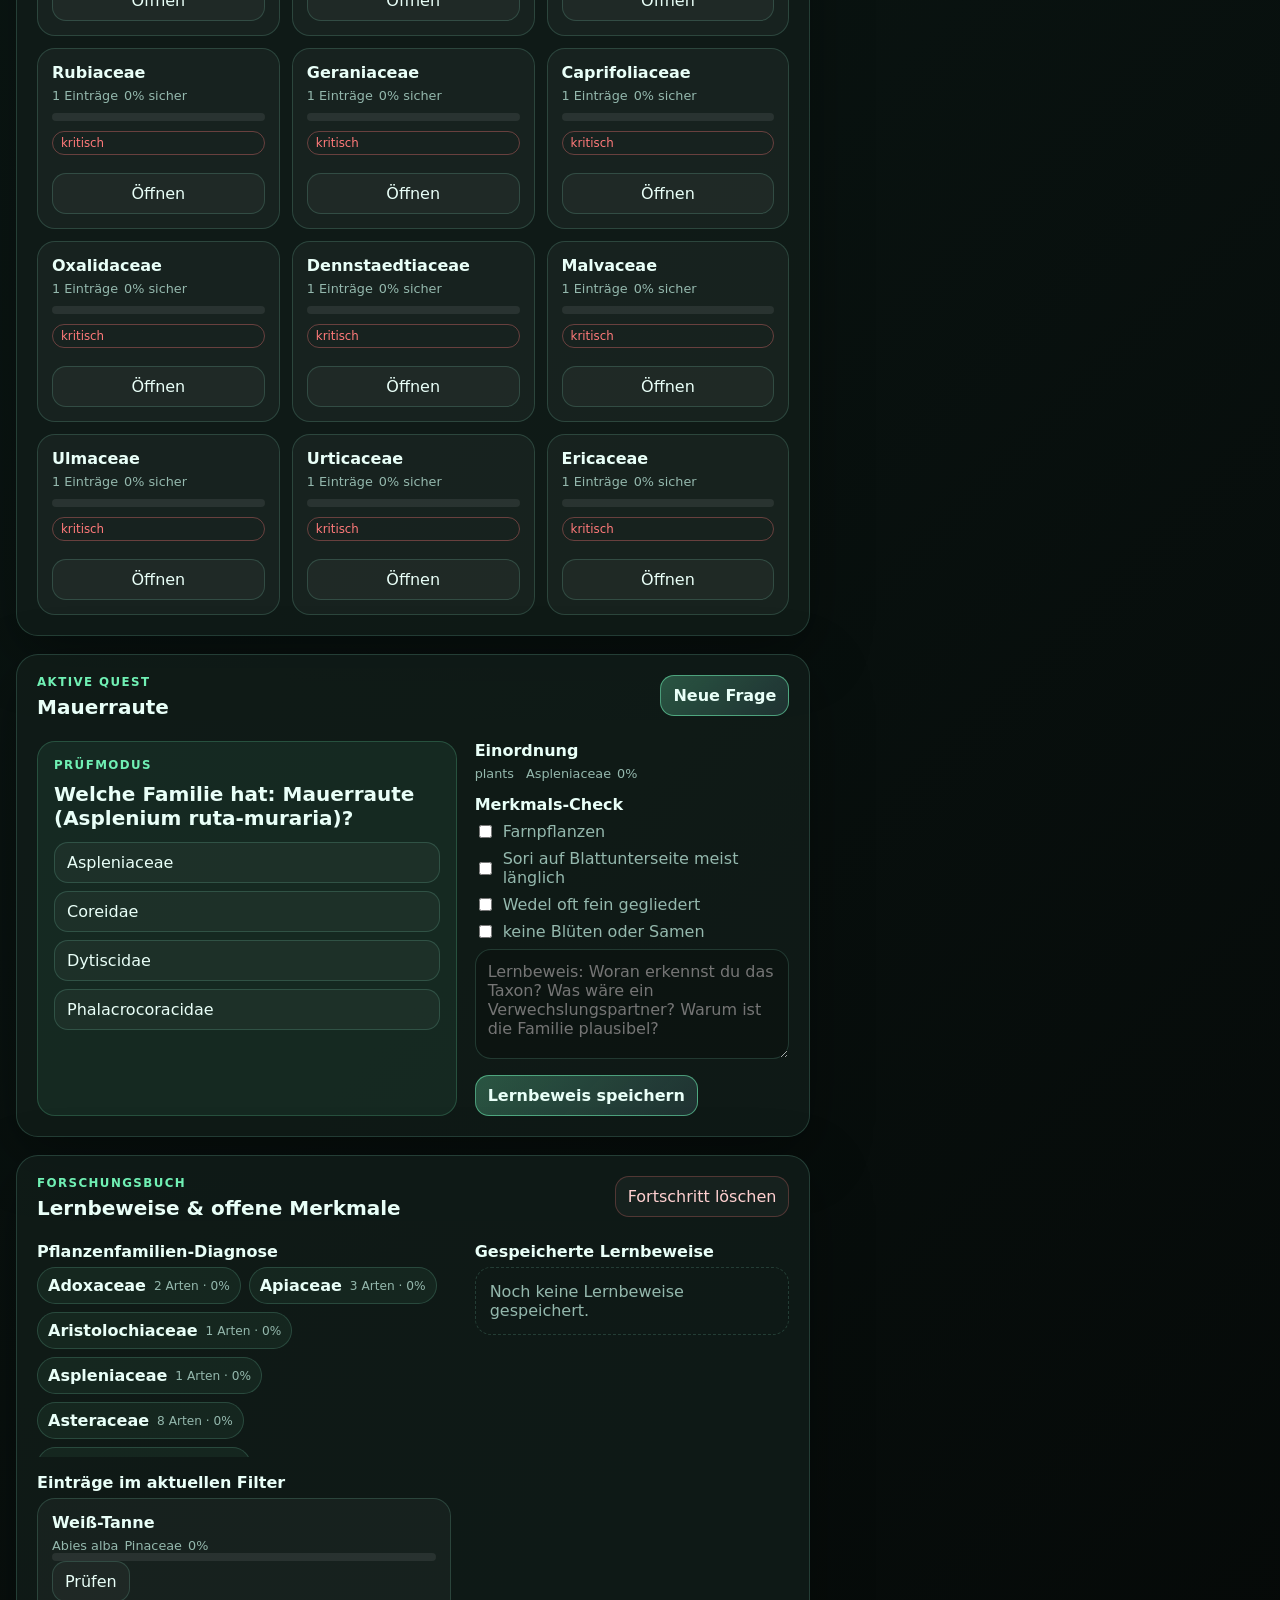
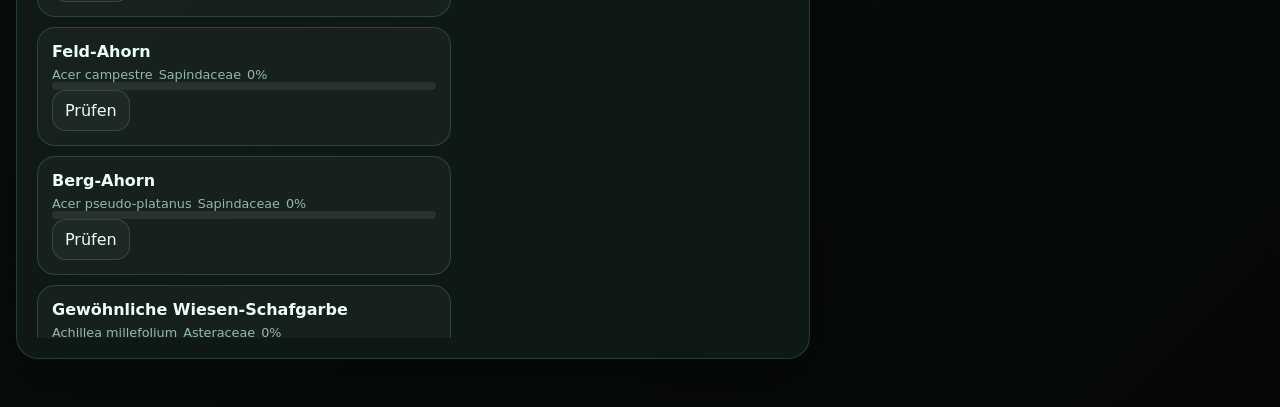
==== commit bdab57ed: "Add files via upload" ====
--- a/index.html
+++ b/index.html
@@ -3,7 +3,7 @@
 <head>
   <meta charset="utf-8" />
   <meta name="viewport" content="width=device-width, initial-scale=1" />
-  <title>Ryos Lernarchiv v0.2</title>
+  <title>Ryos Lernarchiv v0.2.1</title>
   <link rel="stylesheet" href="style.css" />
   <script src="data.js" defer></script>
   <script src="script.js" defer></script>
@@ -12,9 +12,9 @@
   <div class="app-shell">
     <header class="site-header">
       <div>
-        <p class="eyebrow">Lokaler Prototyp v0.2</p>
+        <p class="eyebrow">Lokaler Prototyp v0.2.1</p>
         <h1>Ryos Lernarchiv</h1>
-        <p class="subtitle">Formenkenntnis: Familie wissen, Art erkennen, Merkmale beweisen.</p>
+        <p class="subtitle">Formenkenntnis: Familie diagnostizieren, Art erkennen, Merkmale beweisen.</p>
       </div>
       <div class="header-stats" id="headerStats"></div>
     </header>
--- a/style.css
+++ b/style.css
@@ -121,3 +121,12 @@
   .quickstart-card, .startmode-card, .map-card, .active-quest-card, .research-card, .side-column { grid-column: 1; grid-row: auto; }
   .header-stats { justify-content: flex-start; }
 }
+
+
+.family-drill-list { display: flex; flex-wrap: wrap; gap: 8px; margin-bottom: 8px; max-height: 190px; overflow: auto; padding-right: 6px; }
+.family-chip { border: 1px solid var(--line); border-radius: 999px; background: rgba(112,240,180,.06); color: var(--text); padding: 8px 10px; display: inline-flex; gap: 8px; align-items: center; }
+.family-chip span { color: var(--muted); font-size: .76rem; }
+.contrast-list { display: grid; gap: 8px; margin: 8px 0 12px; }
+.contrast-card { border: 1px solid var(--line); border-radius: 14px; padding: 9px 10px; background: rgba(0,0,0,.16); color: var(--muted); }
+.contrast-card summary { color: var(--text); cursor: pointer; font-weight: 800; }
+.contrast-card p { margin: 8px 0 0; }
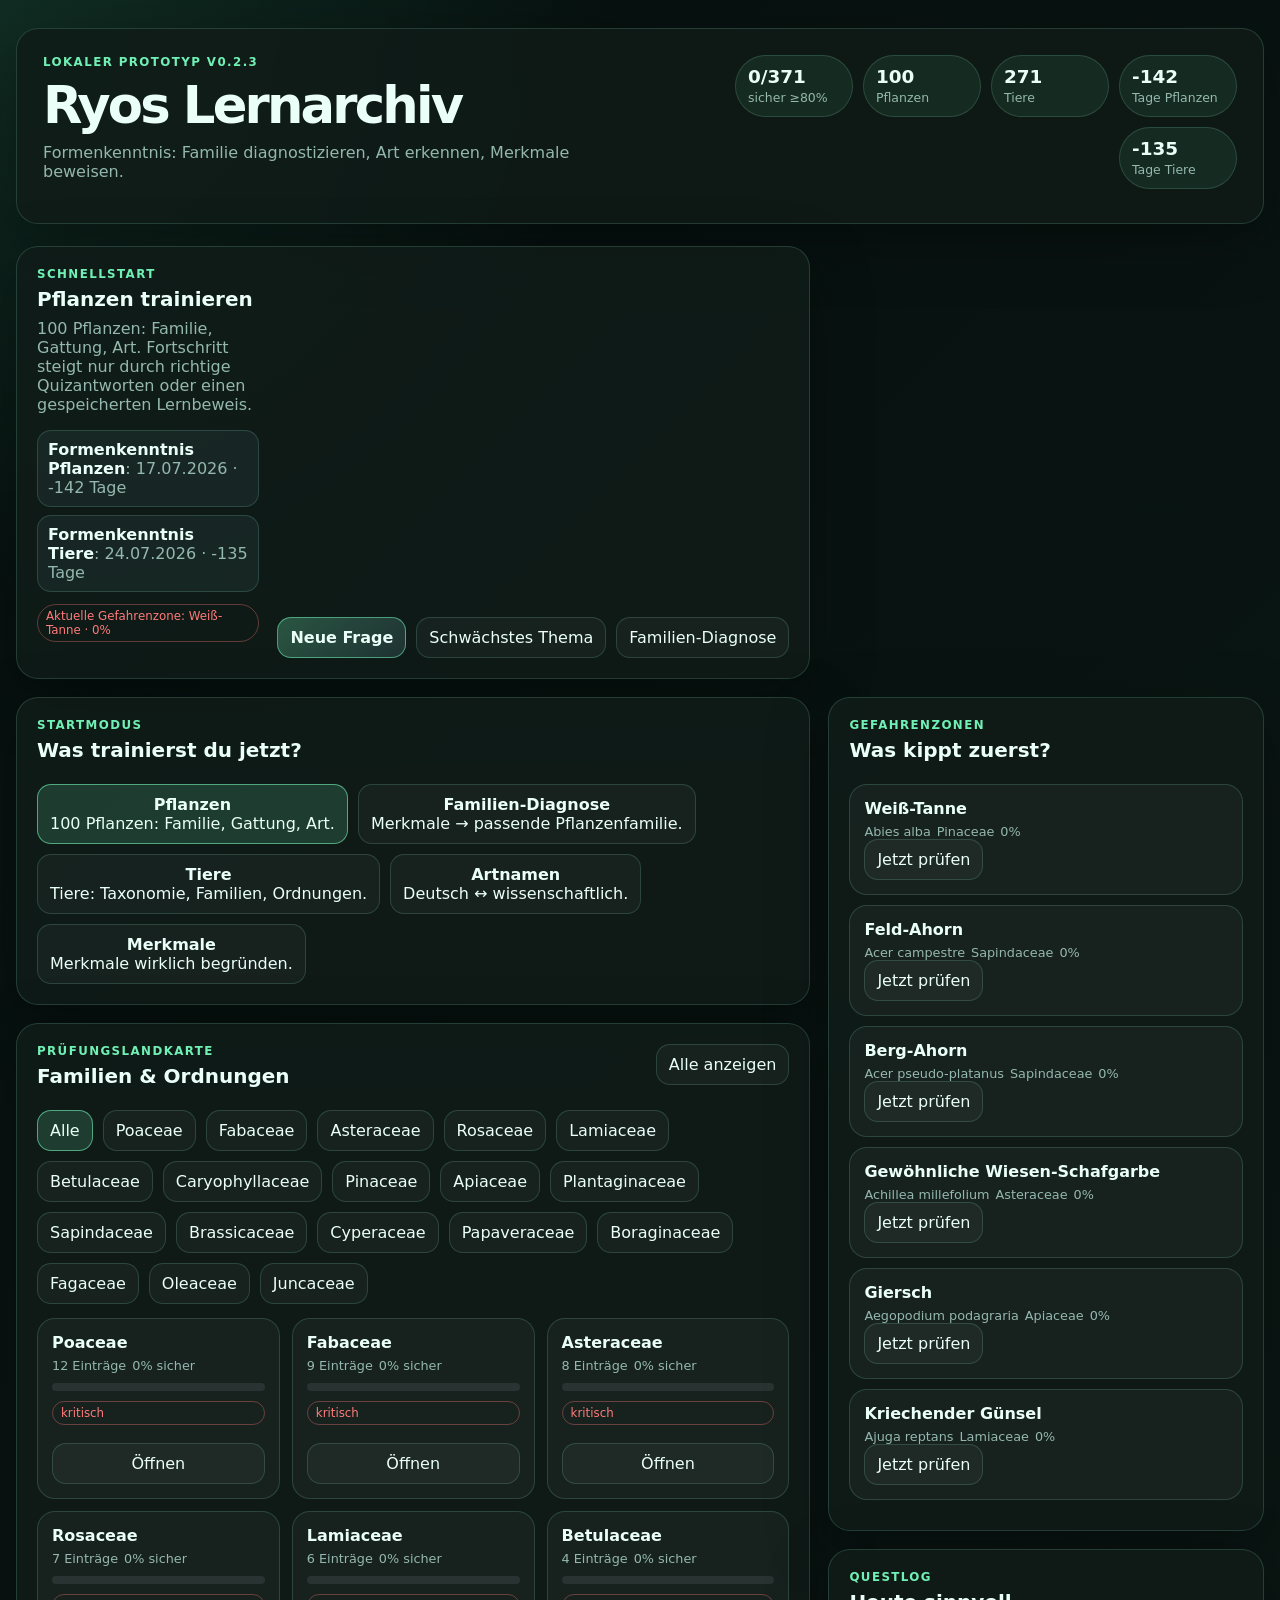
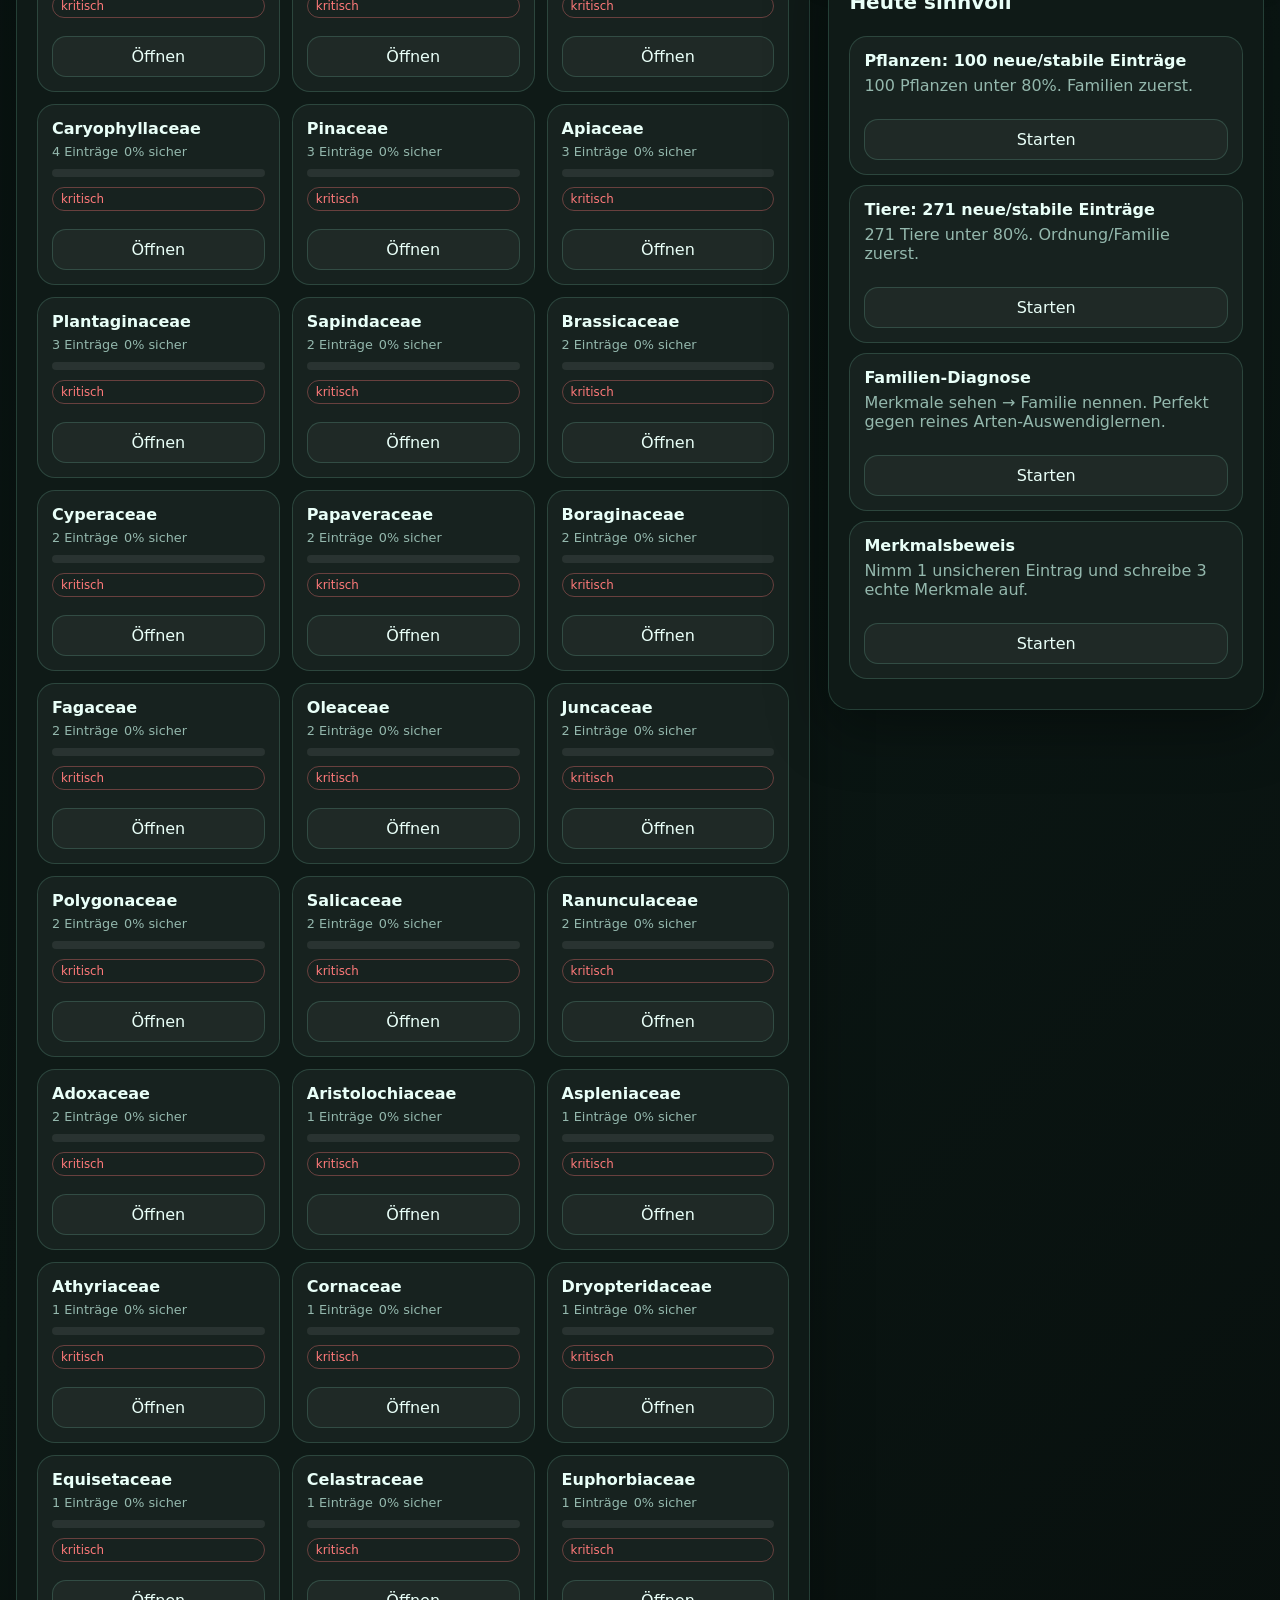
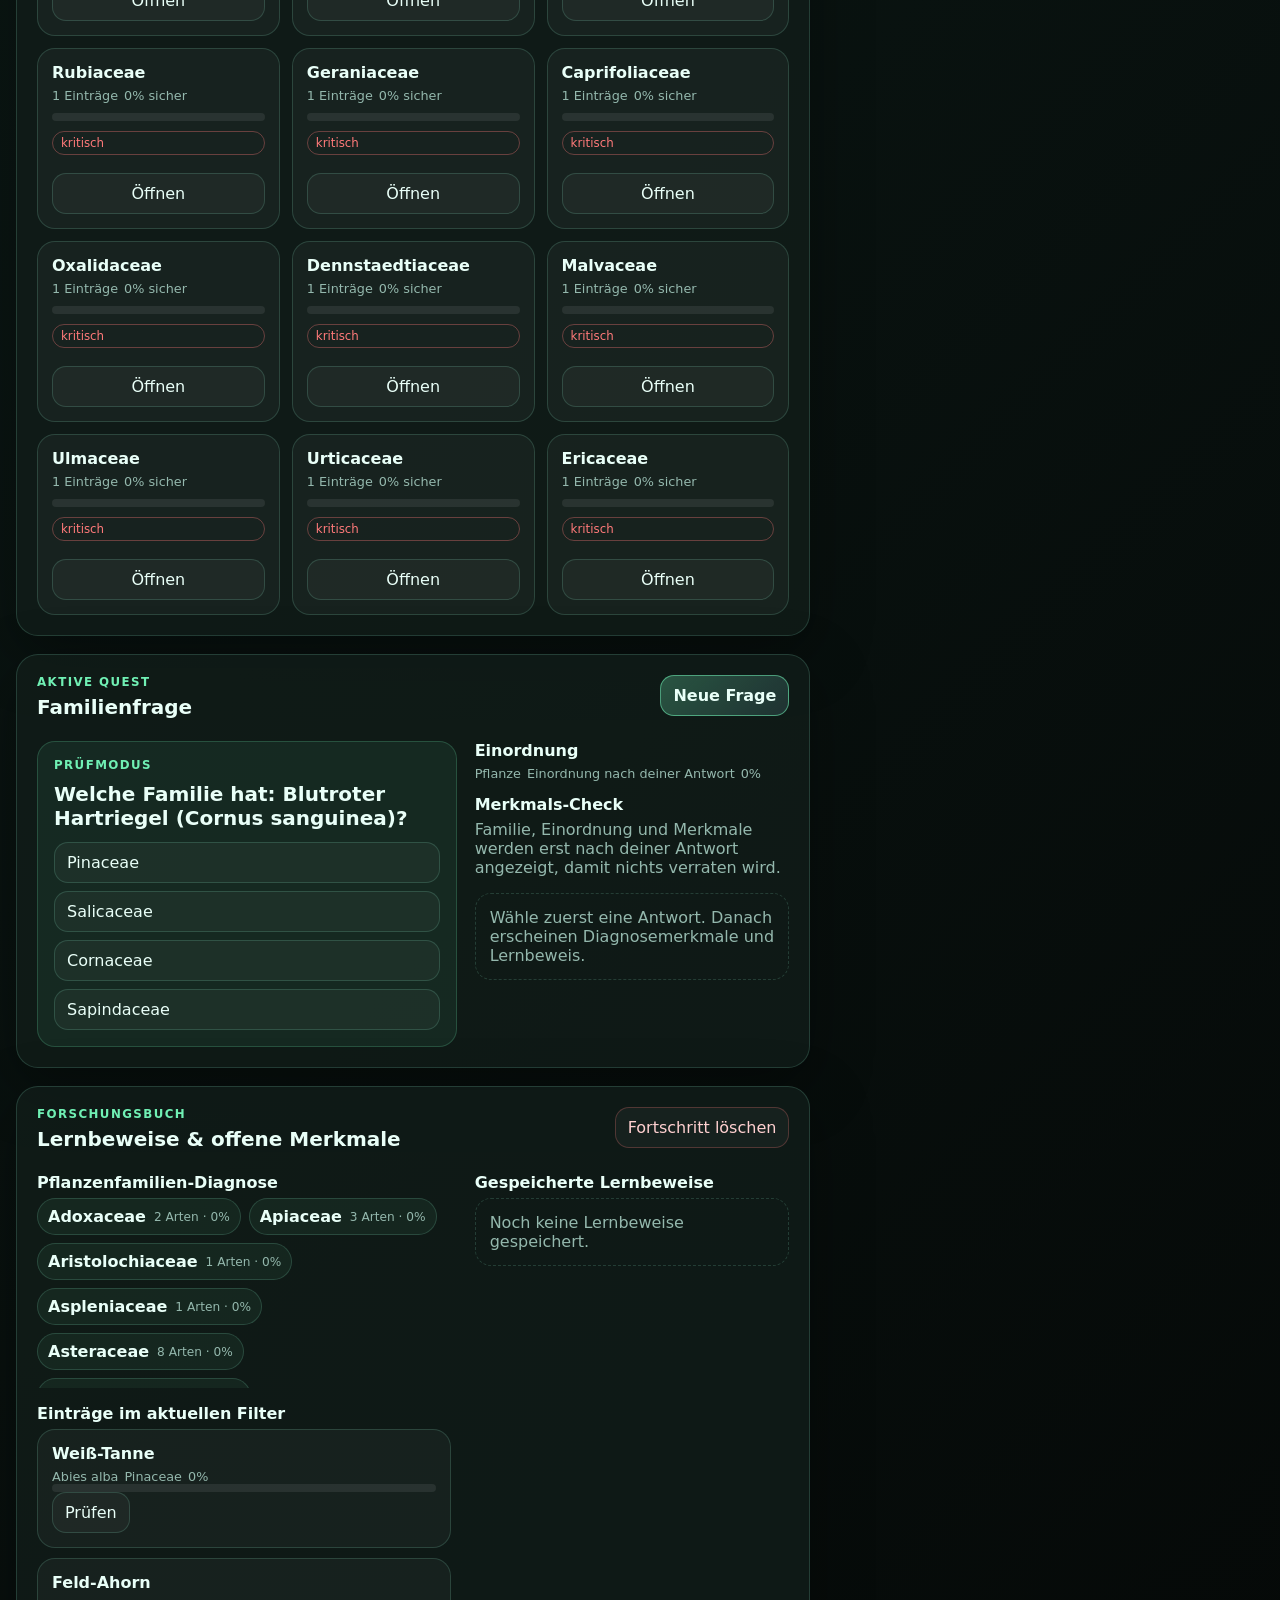
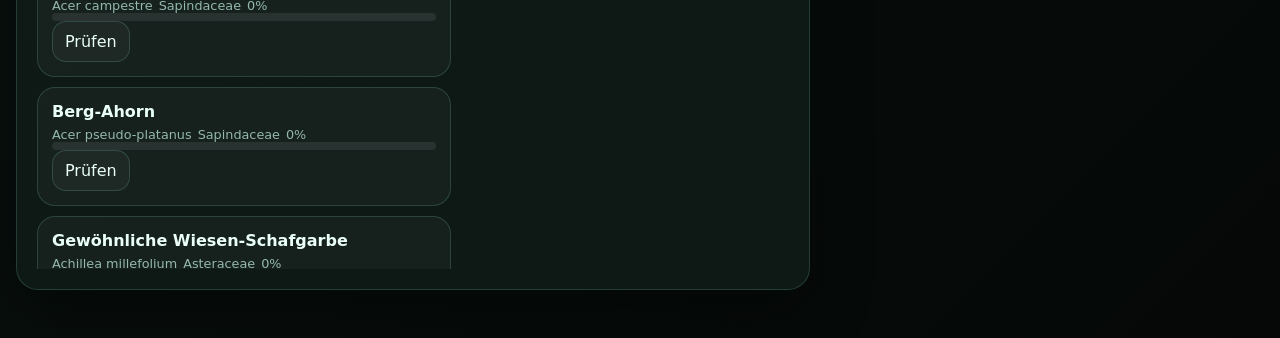
==== commit 5a7422b8: "Add files via upload" ====
--- a/index.html
+++ b/index.html
@@ -3,7 +3,7 @@
 <head>
   <meta charset="utf-8" />
   <meta name="viewport" content="width=device-width, initial-scale=1" />
-  <title>Ryos Lernarchiv v0.2.1</title>
+  <title>Ryos Lernarchiv v0.2.3</title>
   <link rel="stylesheet" href="style.css" />
   <script src="data.js" defer></script>
   <script src="script.js" defer></script>
@@ -12,7 +12,7 @@
   <div class="app-shell">
     <header class="site-header">
       <div>
-        <p class="eyebrow">Lokaler Prototyp v0.2.1</p>
+        <p class="eyebrow">Lokaler Prototyp v0.2.3</p>
         <h1>Ryos Lernarchiv</h1>
         <p class="subtitle">Formenkenntnis: Familie diagnostizieren, Art erkennen, Merkmale beweisen.</p>
       </div>
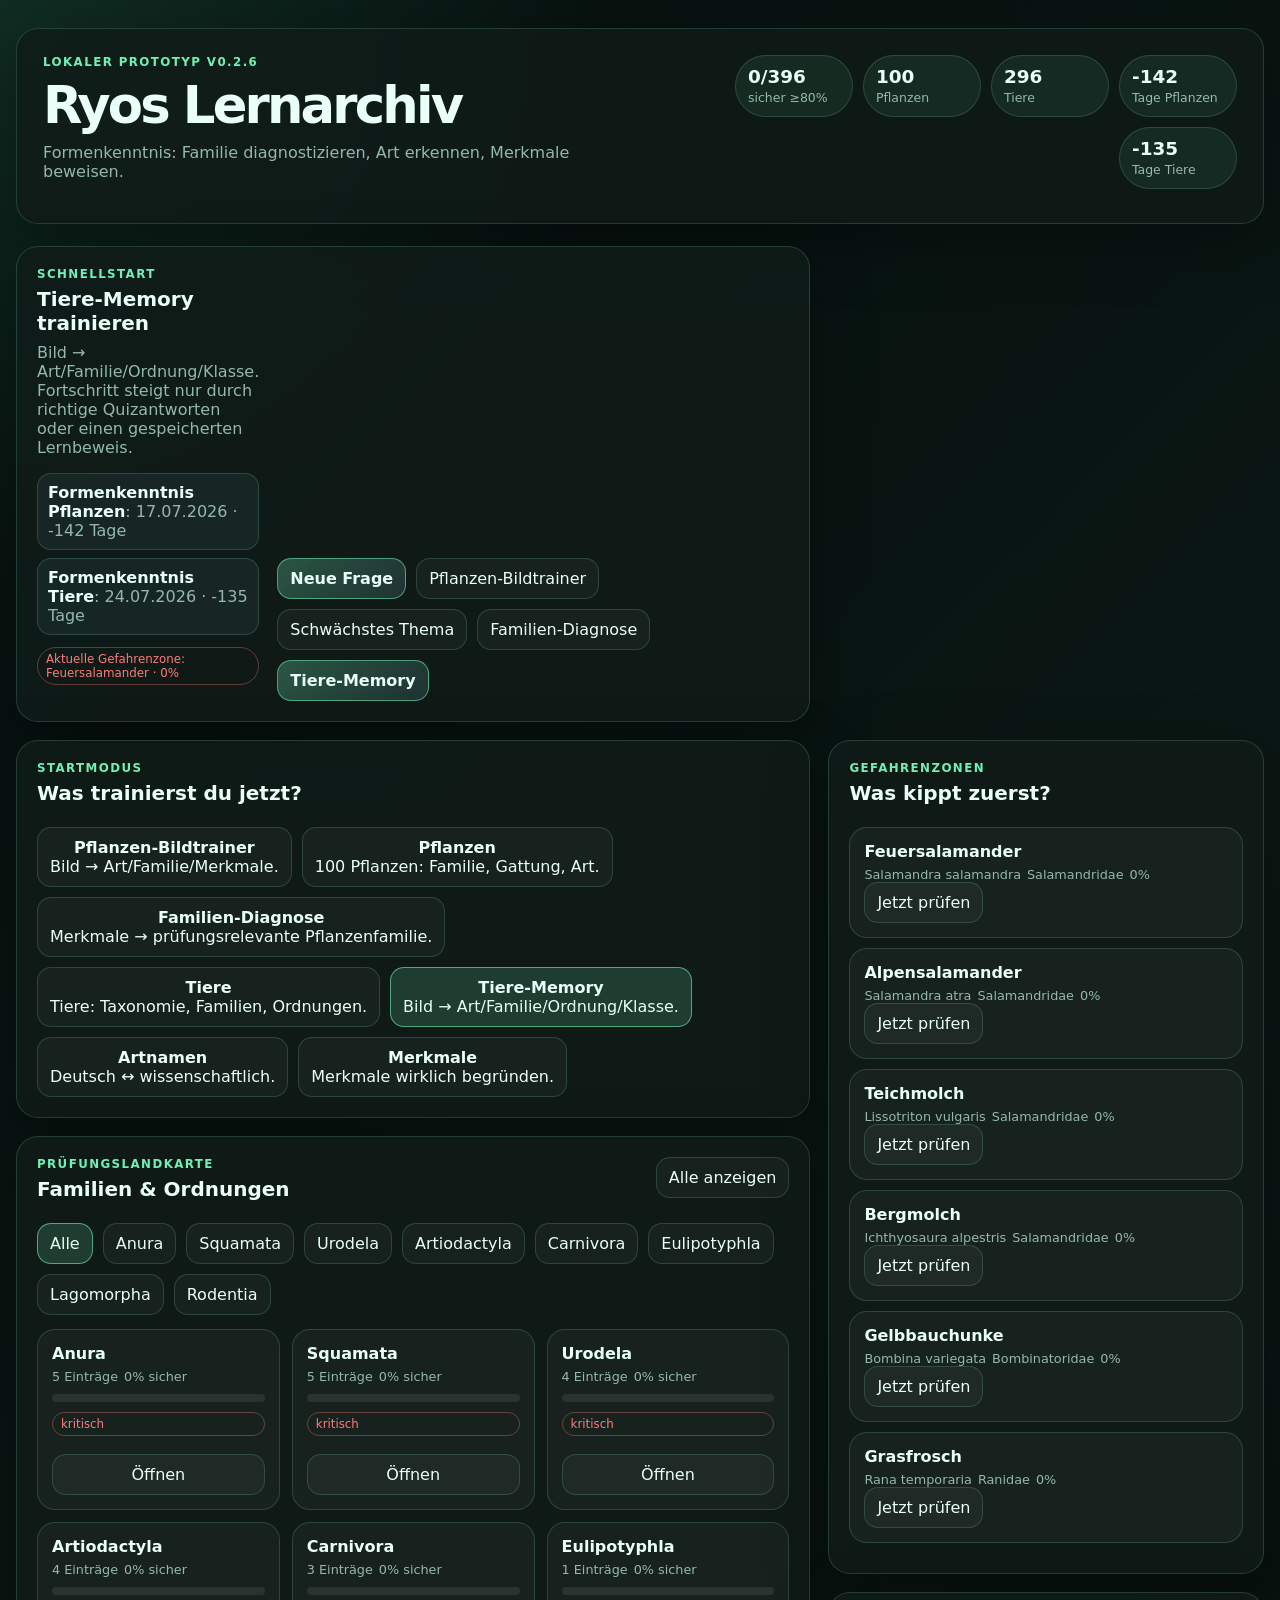
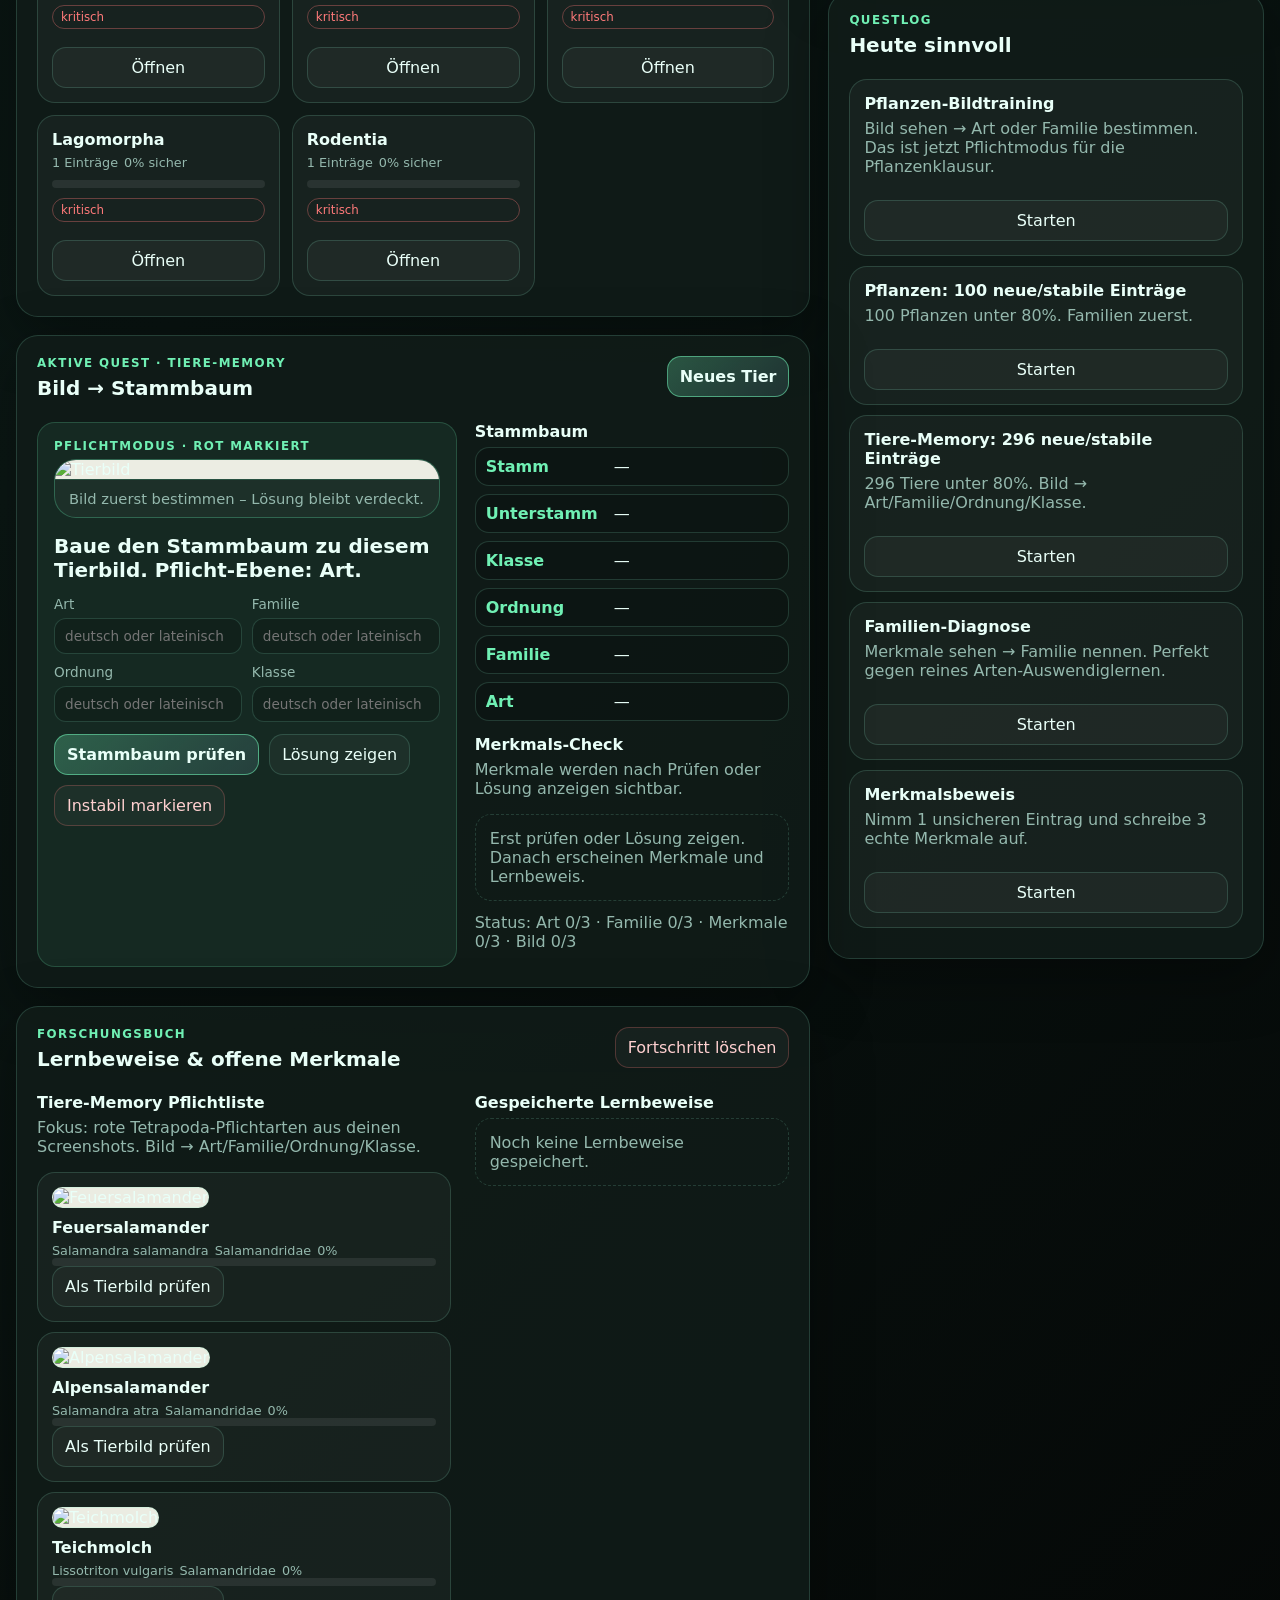
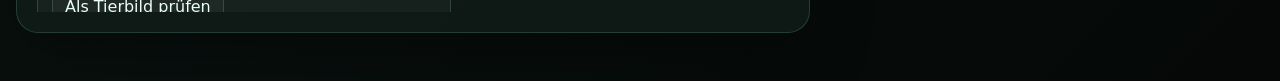
==== commit 7dbf0320: "Add files via upload" ====
--- a/index.html
+++ b/index.html
@@ -3,16 +3,17 @@
 <head>
   <meta charset="utf-8" />
   <meta name="viewport" content="width=device-width, initial-scale=1" />
-  <title>Ryos Lernarchiv v0.2.3</title>
+  <title>Ryos Lernarchiv v0.2.6</title>
   <link rel="stylesheet" href="style.css" />
   <script src="data.js" defer></script>
+  <script src="tetrapodaData.js" defer></script>
   <script src="script.js" defer></script>
 </head>
 <body>
   <div class="app-shell">
     <header class="site-header">
       <div>
-        <p class="eyebrow">Lokaler Prototyp v0.2.3</p>
+        <p class="eyebrow">Lokaler Prototyp v0.2.6</p>
         <h1>Ryos Lernarchiv</h1>
         <p class="subtitle">Formenkenntnis: Familie diagnostizieren, Art erkennen, Merkmale beweisen.</p>
       </div>
--- a/style.css
+++ b/style.css
@@ -130,3 +130,78 @@
 .contrast-card { border: 1px solid var(--line); border-radius: 14px; padding: 9px 10px; background: rgba(0,0,0,.16); color: var(--muted); }
 .contrast-card summary { color: var(--text); cursor: pointer; font-weight: 800; }
 .contrast-card p { margin: 8px 0 0; }
+
+/* v0.2.5 Pflanzen-Bildtrainer */
+.plant-image-quiz {
+  margin: 0 0 16px;
+  border: 1px solid rgba(100, 255, 190, 0.26);
+  border-radius: 22px;
+  overflow: hidden;
+  background: rgba(255, 255, 255, 0.035);
+}
+
+.plant-image-quiz img {
+  display: block;
+  width: 100%;
+  max-height: 480px;
+  object-fit: contain;
+  background: rgba(245, 245, 235, 0.96);
+}
+
+.plant-image-quiz figcaption {
+  padding: 10px 14px;
+  font-size: 0.92rem;
+  color: var(--muted);
+  border-top: 1px solid rgba(100, 255, 190, 0.16);
+}
+
+.item-thumb {
+  width: 100%;
+  height: 150px;
+  object-fit: contain;
+  background: rgba(245, 245, 235, 0.96);
+  border: 1px solid rgba(100, 255, 190, 0.16);
+  border-radius: 16px;
+  margin-bottom: 10px;
+}
+
+
+/* v0.2.6 Tiere-Memory */
+.animal-memory-box .quiz-question { margin-top: 12px; }
+.animal-image-quiz img { background: rgba(245, 245, 235, 0.96); }
+.animal-answer-grid {
+  display: grid;
+  grid-template-columns: repeat(2, minmax(0, 1fr));
+  gap: 10px;
+  margin-top: 14px;
+}
+.animal-answer-grid label {
+  display: grid;
+  gap: 6px;
+  color: var(--muted);
+  font-size: .85rem;
+}
+.animal-answer-grid input {
+  width: 100%;
+  color: var(--text);
+}
+.animal-tree-list {
+  display: grid;
+  gap: 8px;
+}
+.animal-tree-row {
+  display: grid;
+  grid-template-columns: 118px minmax(0, 1fr);
+  gap: 10px;
+  border: 1px solid var(--line);
+  border-radius: 14px;
+  background: rgba(0,0,0,.16);
+  padding: 9px 10px;
+}
+.animal-tree-row strong { color: var(--accent); }
+.animal-tree-row span { color: var(--text); }
+
+@media (max-width: 720px) {
+  .animal-answer-grid { grid-template-columns: 1fr; }
+  .animal-tree-row { grid-template-columns: 1fr; }
+}
